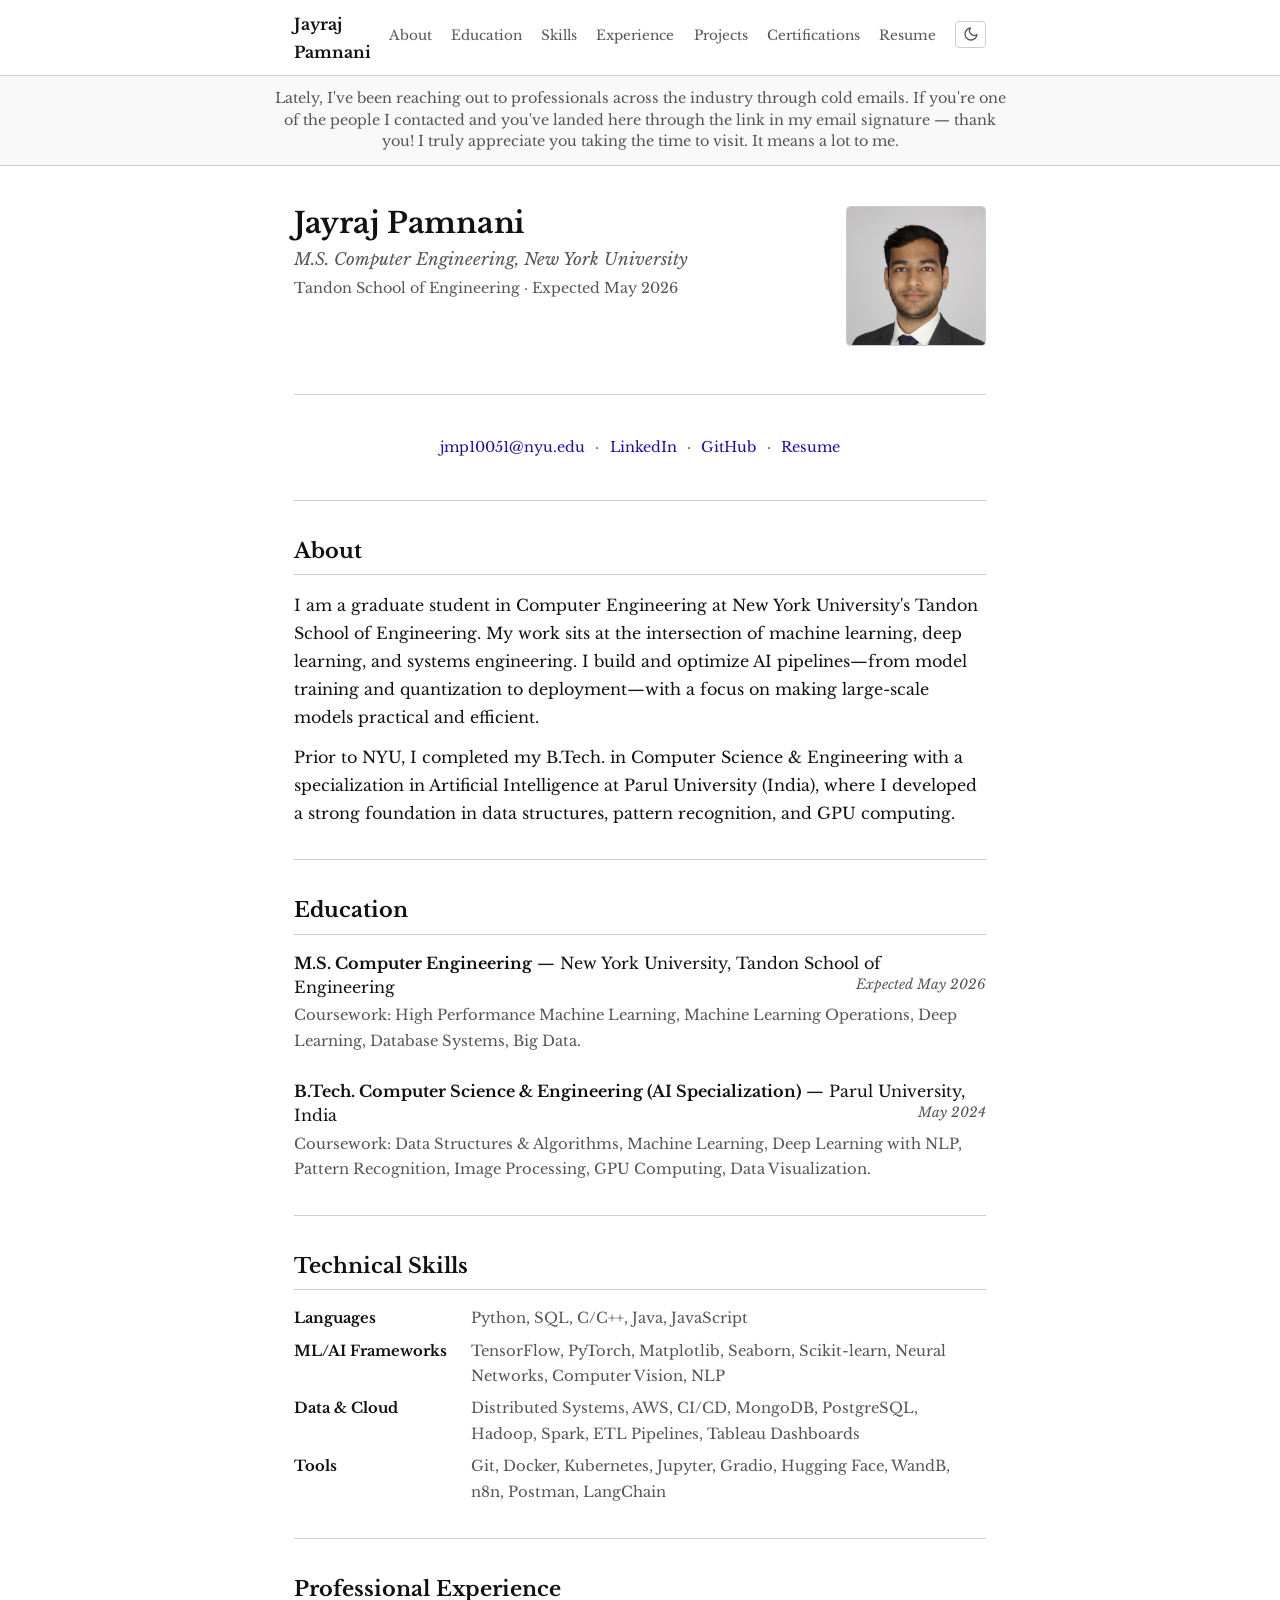
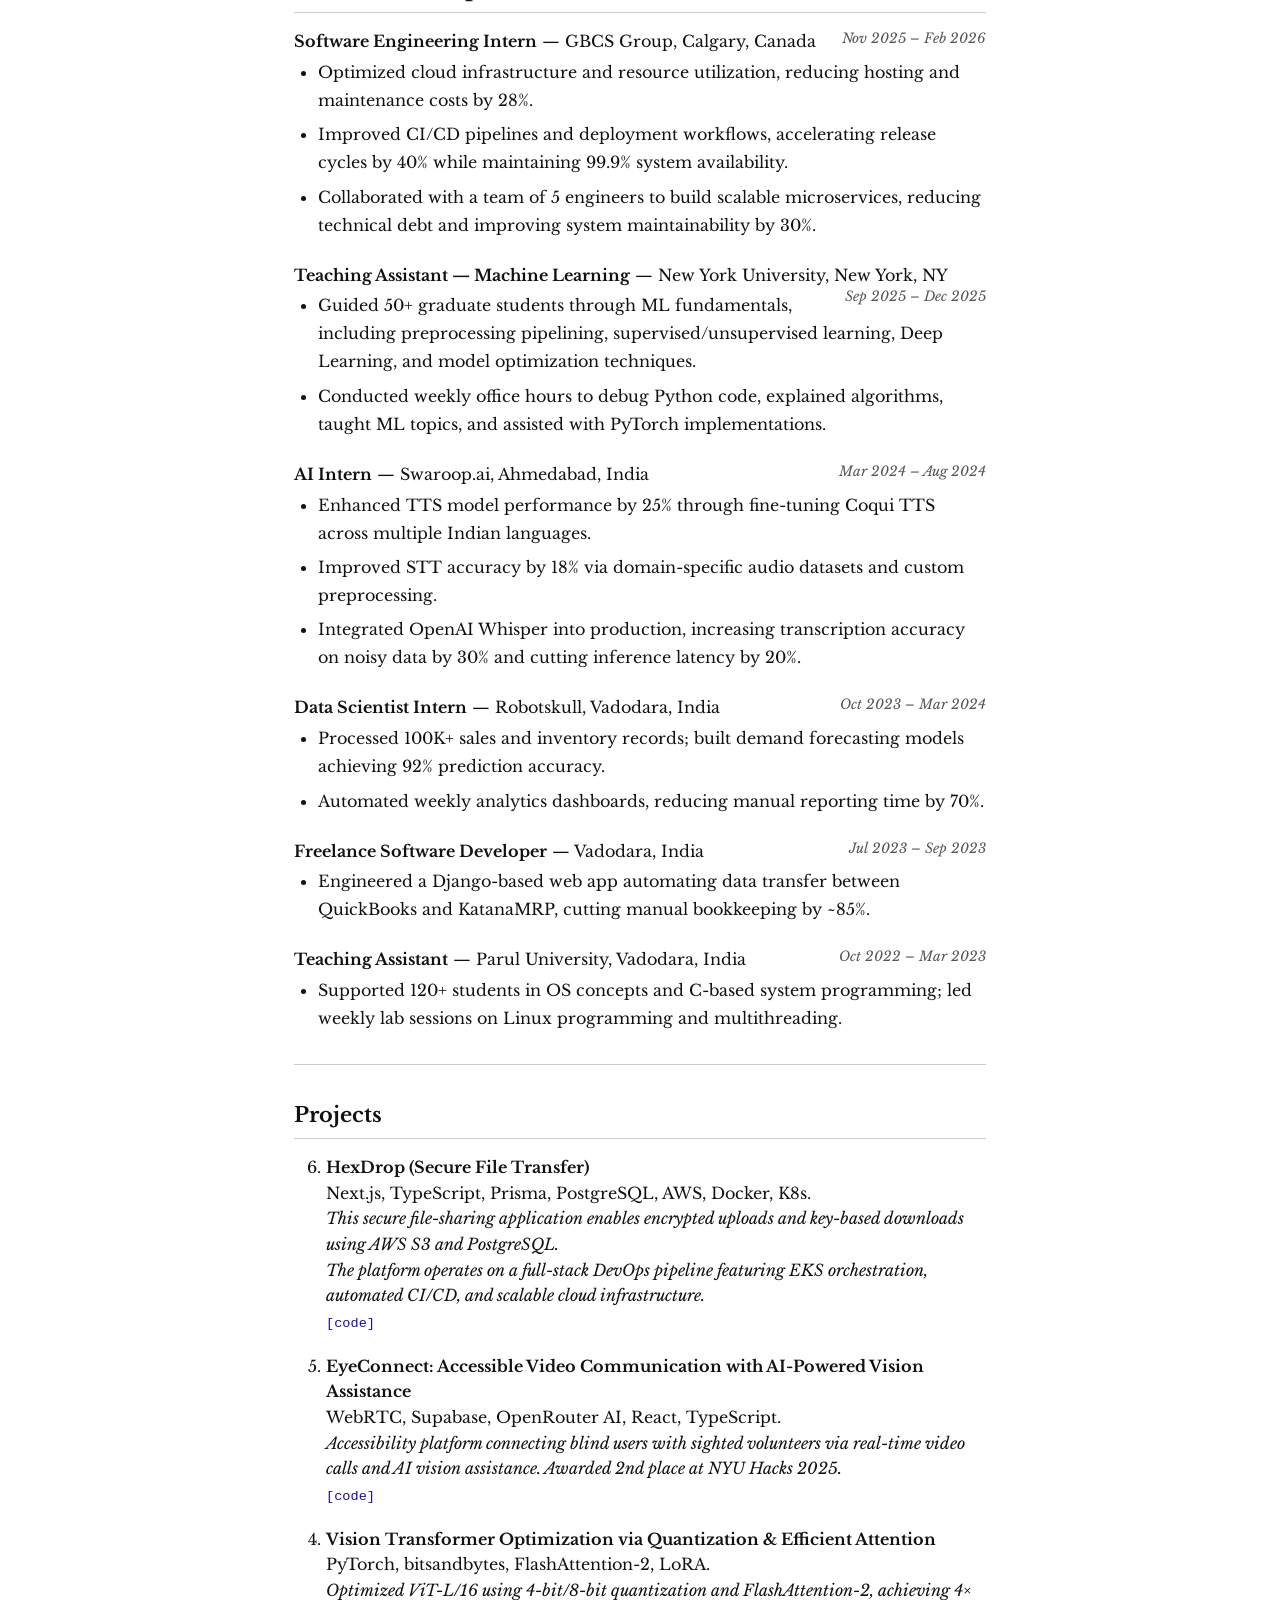
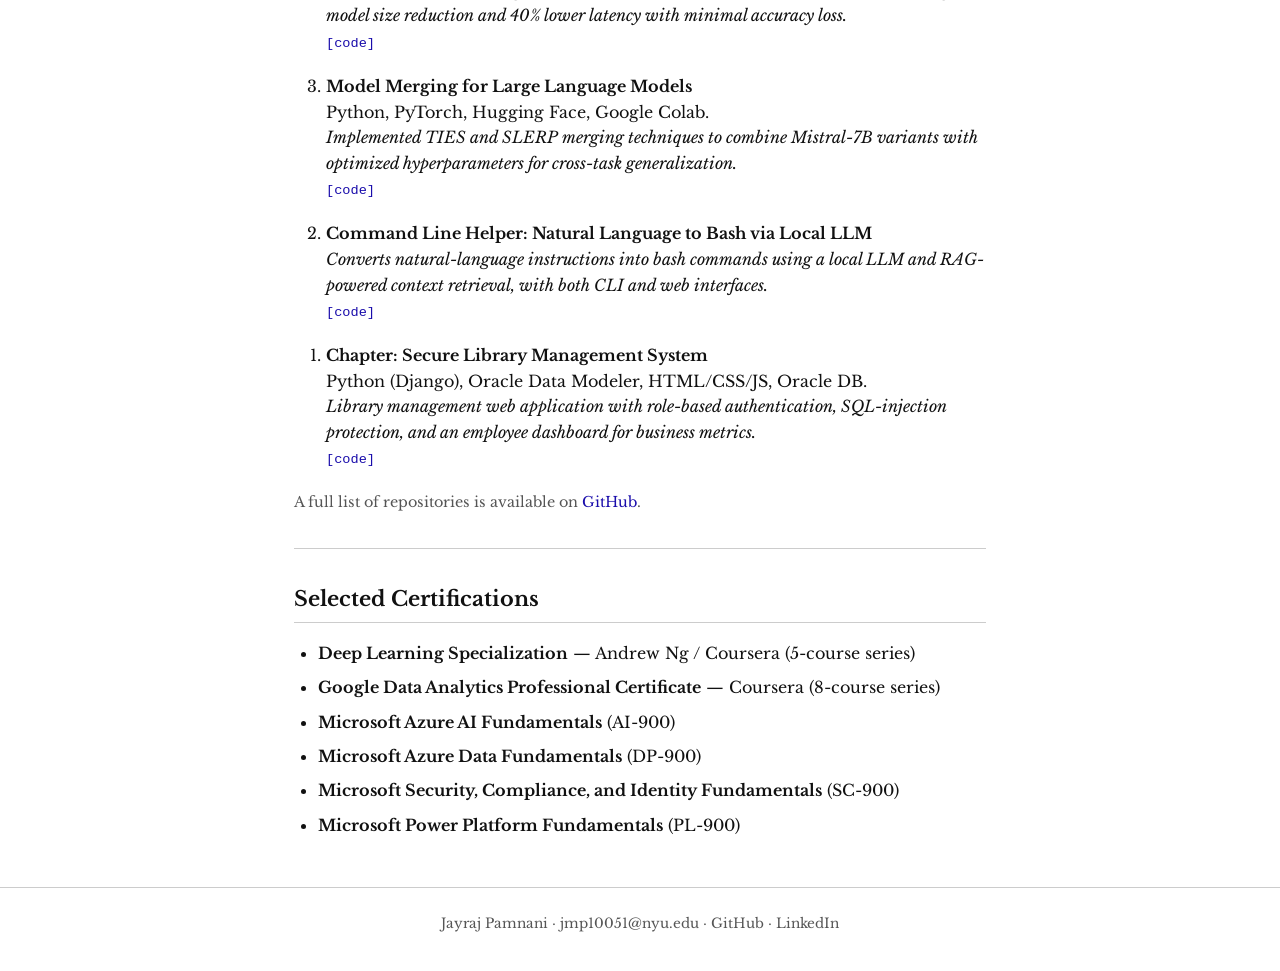
==== index.html @ e630c9e9 "Update job title and improve experience descriptions" ====
<!DOCTYPE html>
<html lang="en">
  <head>
    <meta charset="UTF-8" />
    <meta http-equiv="X-UA-Compatible" content="IE=edge" />
    <meta name="viewport" content="width=device-width, initial-scale=1.0" />
    <title>Jayraj Pamnani</title>
    <meta name="title" content="Jayraj Pamnani" />
    <meta name="description" content="Jayraj Pamnani — M.S. Computer Engineering, New York University. Machine Learning, Deep Learning, and AI Systems." />

    <!-- Open Graph -->
    <meta property="og:type" content="website" />
    <meta property="og:url" content="https://jayrajpamnani.github.io/" />
    <meta property="og:title" content="Jayraj Pamnani" />
    <meta property="og:description" content="M.S. Computer Engineering, New York University. ML, Deep Learning, and AI Systems." />

    <!-- Favicon -->
    <link rel="apple-touch-icon" sizes="180x180" href="assets/favicon/apple-touch-icon.png" />
    <link rel="icon" type="image/png" sizes="32x32" href="assets/favicon/favicon-32x32.png" />
    <link rel="icon" type="image/png" sizes="16x16" href="assets/favicon/favicon-16x16.png" />
    <link rel="icon" type="image/x-icon" href="assets/favicon/favicon.ico" />
    <link rel="manifest" href="assets/favicon/site.webmanifest" />

    <!-- Fonts -->
    <link rel="preconnect" href="https://fonts.googleapis.com" />
    <link rel="preconnect" href="https://fonts.gstatic.com" crossorigin />
    <link href="https://fonts.googleapis.com/css2?family=Libre+Baskerville:ital,wght@0,400;0,700;1,400&display=swap" rel="stylesheet" />

    <link rel="stylesheet" href="css/style.css" />
  </head>
  <body>
    <!-- Navigation -->
    <nav class="navbar" id="navbar">
      <div class="nav-inner">
        <a href="#" class="nav-name">Jayraj Pamnani</a>
        <button class="hamburger" aria-label="Toggle navigation">
          <span class="bar"></span>
          <span class="bar"></span>
        </button>
        <ul class="nav-links">
          <li><a href="#about">About</a></li>
          <li><a href="#education">Education</a></li>
          <li><a href="#skills">Skills</a></li>
          <li><a href="#experience">Experience</a></li>
          <li><a href="#projects">Projects</a></li>
          <li><a href="#certifications">Certifications</a></li>
          <li><a href="Resume_ML.pdf" target="_blank">Resume</a></li>
          <li>
            <button class="theme-toggle" id="theme-toggle" aria-label="Toggle dark mode" title="Toggle dark mode">
              <svg class="icon-sun" xmlns="http://www.w3.org/2000/svg" width="16" height="16" viewBox="0 0 24 24" fill="none" stroke="currentColor" stroke-width="2" stroke-linecap="round" stroke-linejoin="round"><circle cx="12" cy="12" r="5"/><line x1="12" y1="1" x2="12" y2="3"/><line x1="12" y1="21" x2="12" y2="23"/><line x1="4.22" y1="4.22" x2="5.64" y2="5.64"/><line x1="18.36" y1="18.36" x2="19.78" y2="19.78"/><line x1="1" y1="12" x2="3" y2="12"/><line x1="21" y1="12" x2="23" y2="12"/><line x1="4.22" y1="19.78" x2="5.64" y2="18.36"/><line x1="18.36" y1="5.64" x2="19.78" y2="4.22"/></svg>
              <svg class="icon-moon" xmlns="http://www.w3.org/2000/svg" width="16" height="16" viewBox="0 0 24 24" fill="none" stroke="currentColor" stroke-width="2" stroke-linecap="round" stroke-linejoin="round"><path d="M21 12.79A9 9 0 1 1 11.21 3 7 7 0 0 0 21 12.79z"/></svg>
            </button>
          </li>
        </ul>
      </div>
    </nav>

    <!-- Announcement Bar -->
    <div class="announcement-bar">
      <p>Lately, I've been reaching out to professionals across the industry through cold emails. If you're one of the people I contacted and you've landed here through the link in my email signature — thank you! I truly appreciate you taking the time to visit. It means a lot to me.</p>
    </div>

    <!-- Main Content -->
    <main class="container">

      <!-- Header / Hero -->
      <header class="hero" id="hero">
        <div class="hero-text">
          <h1>Jayraj Pamnani</h1>
          <p class="subtitle">M.S. Computer Engineering, New York University</p>
          <p class="affiliation">Tandon School of Engineering &middot; Expected May 2026</p>
        </div>
        <div class="hero-photo">
          <img src="assets/jayraj-profile.jpg" alt="Jayraj Pamnani" />
        </div>
      </header>

      <hr />

      <!-- Contact -->
      <section class="contact-bar">
        <a href="mailto:jmp10051@nyu.edu">jmp10051@nyu.edu</a>
        <span class="sep">&middot;</span>
        <a href="https://www.linkedin.com/in/jayrajpamnani" target="_blank" rel="noopener">LinkedIn</a>
        <span class="sep">&middot;</span>
        <a href="https://github.com/jayrajpamnani" target="_blank" rel="noopener">GitHub</a>
        <span class="sep">&middot;</span>
        <a href="Resume_ML.pdf" target="_blank">Resume</a>
      </section>

      <hr />

      <!-- 1. About -->
      <section id="about">
        <h2>About</h2>
        <p>
          I am a graduate student in Computer Engineering at New York University's Tandon School of Engineering. My work sits at the intersection of machine learning, deep learning, and systems engineering. I build and optimize AI pipelines&mdash;from model training and quantization to deployment&mdash;with a focus on making large-scale models practical and efficient.
        </p>
        <p>
          Prior to NYU, I completed my B.Tech. in Computer Science &amp; Engineering with a specialization in Artificial Intelligence at Parul University (India), where I developed a strong foundation in data structures, pattern recognition, and GPU computing.
        </p>
      </section>

      <hr />

      <!-- 2. Education -->
      <section id="education">
        <h2>Education</h2>

        <div class="entry">
          <div class="entry-header">
            <strong>M.S. Computer Engineering</strong> &mdash; New York University, Tandon School of Engineering
            <span class="entry-date">Expected May 2026</span>
          </div>
          <p class="coursework">Coursework: High Performance Machine Learning, Machine Learning Operations, Deep Learning, Database Systems, Big Data.</p>
        </div>

        <div class="entry">
          <div class="entry-header">
            <strong>B.Tech. Computer Science &amp; Engineering (AI Specialization)</strong> &mdash; Parul University, India
            <span class="entry-date">May 2024</span>
          </div>
          <p class="coursework">Coursework: Data Structures &amp; Algorithms, Machine Learning, Deep Learning with NLP, Pattern Recognition, Image Processing, GPU Computing, Data Visualization.</p>
        </div>
      </section>

      <hr />

      <!-- 3. Skills -->
      <section id="skills">
        <h2>Technical Skills</h2>
        <dl class="skills-list">
          <dt>Languages</dt>
          <dd>Python, SQL, C/C++, Java, JavaScript</dd>

          <dt>ML/AI Frameworks</dt>
          <dd>TensorFlow, PyTorch, Matplotlib, Seaborn, Scikit-learn, Neural Networks, Computer Vision, NLP</dd>

          <dt>Data &amp; Cloud</dt>
          <dd>Distributed Systems, AWS, CI/CD, MongoDB, PostgreSQL, Hadoop, Spark, ETL Pipelines, Tableau Dashboards</dd>

          <dt>Tools</dt>
          <dd>Git, Docker, Kubernetes, Jupyter, Gradio, Hugging Face, WandB, n8n, Postman, LangChain</dd>
        </dl>
      </section>

      <hr />

      <!-- 4. Experience -->
      <section id="experience">
        <h2>Professional Experience</h2>

        <div class="entry">
          <div class="entry-header">
            <strong>Software Engineering Intern</strong> &mdash; GBCS Group, Calgary, Canada
            <span class="entry-date">Nov 2025 &ndash; Feb 2026</span>
          </div>
          <ul>
            <li>Optimized cloud infrastructure and resource utilization, reducing hosting and maintenance costs by 28%.</li>
            <li>Improved CI/CD pipelines and deployment workflows, accelerating release cycles by 40% while maintaining 99.9% system availability.</li>
            <li>Collaborated with a team of 5 engineers to build scalable microservices, reducing technical debt and improving system maintainability by 30%.</li>
          </ul>
        </div>

        <div class="entry">
          <div class="entry-header">
            <strong>Teaching Assistant &mdash; Machine Learning</strong> &mdash; New York University, New York, NY
            <span class="entry-date">Sep 2025 &ndash; Dec 2025</span>
          </div>
          <ul>
            <li>Guided 50+ graduate students through ML fundamentals, including preprocessing pipelining, supervised/unsupervised learning, Deep Learning, and model optimization techniques.</li>
            <li>Conducted weekly office hours to debug Python code, explained algorithms, taught ML topics, and assisted with PyTorch implementations.</li>
          </ul>
        </div>

        <div class="entry">
          <div class="entry-header">
            <strong>AI Intern</strong> &mdash; Swaroop.ai, Ahmedabad, India
            <span class="entry-date">Mar 2024 &ndash; Aug 2024</span>
          </div>
          <ul>
            <li>Enhanced TTS model performance by 25% through fine-tuning Coqui TTS across multiple Indian languages.</li>
            <li>Improved STT accuracy by 18% via domain-specific audio datasets and custom preprocessing.</li>
            <li>Integrated OpenAI Whisper into production, increasing transcription accuracy on noisy data by 30% and cutting inference latency by 20%.</li>
          </ul>
        </div>

        <div class="entry">
          <div class="entry-header">
            <strong>Data Scientist Intern</strong> &mdash; Robotskull, Vadodara, India
            <span class="entry-date">Oct 2023 &ndash; Mar 2024</span>
          </div>
          <ul>
            <li>Processed 100K+ sales and inventory records; built demand forecasting models achieving 92% prediction accuracy.</li>
            <li>Automated weekly analytics dashboards, reducing manual reporting time by 70%.</li>
          </ul>
        </div>

        <div class="entry">
          <div class="entry-header">
            <strong>Freelance Software Developer</strong> &mdash; Vadodara, India
            <span class="entry-date">Jul 2023 &ndash; Sep 2023</span>
          </div>
          <ul>
            <li>Engineered a Django-based web app automating data transfer between QuickBooks and KatanaMRP, cutting manual bookkeeping by ~85%.</li>
          </ul>
        </div>

        <div class="entry">
          <div class="entry-header">
            <strong>Teaching Assistant</strong> &mdash; Parul University, Vadodara, India
            <span class="entry-date">Oct 2022 &ndash; Mar 2023</span>
          </div>
          <ul>
            <li>Supported 120+ students in OS concepts and C-based system programming; led weekly lab sessions on Linux programming and multithreading.</li>
          </ul>
        </div>
      </section>

      <hr />

      <!-- 5. Projects -->
      <section id="projects">
        <h2>Projects</h2>

        <ol class="pub-list" reversed>
          <li>
            <strong>HexDrop (Secure File Transfer)</strong><br />
            Next.js, TypeScript, Prisma, PostgreSQL, AWS, Docker, K8s.<br />
            <em>This secure file-sharing application enables encrypted uploads and key-based downloads using AWS S3 and PostgreSQL.</em><br />
            <em>The platform operates on a full-stack DevOps pipeline featuring EKS orchestration, automated CI/CD, and scalable cloud infrastructure.</em><br />
            <a href="https://github.com/jayrajpamnani/HexDrop" target="_blank">[code]</a>
          </li>
          <li>
            <strong>EyeConnect: Accessible Video Communication with AI-Powered Vision Assistance</strong><br />
            WebRTC, Supabase, OpenRouter AI, React, TypeScript.<br />
            <em>Accessibility platform connecting blind users with sighted volunteers via real-time video calls and AI vision assistance. Awarded 2nd place at NYU Hacks 2025.</em><br />
            <a href="https://github.com/jayrajpamnani/EyeConnect" target="_blank">[code]</a>
          </li>
          <li>
            <strong>Vision Transformer Optimization via Quantization &amp; Efficient Attention</strong><br />
            PyTorch, bitsandbytes, FlashAttention-2, LoRA.<br />
            <em>Optimized ViT-L/16 using 4-bit/8-bit quantization and FlashAttention-2, achieving 4&times; model size reduction and 40% lower latency with minimal accuracy loss.</em><br />
            <a href="https://github.com/jayrajpamnani/Vision-Model-Optimization-with-Quantization-Efficient-Attention" target="_blank">[code]</a>
          </li>
          <li>
            <strong>Model Merging for Large Language Models</strong><br />
            Python, PyTorch, Hugging Face, Google Colab.<br />
            <em>Implemented TIES and SLERP merging techniques to combine Mistral-7B variants with optimized hyperparameters for cross-task generalization.</em><br />
            <a href="https://github.com/jayrajpamnani/Deep_Learning_Project" target="_blank">[code]</a>
          </li>
          <li>
            <strong>Command Line Helper: Natural Language to Bash via Local LLM</strong><br />
            <em>Converts natural-language instructions into bash commands using a local LLM and RAG-powered context retrieval, with both CLI and web interfaces.</em><br />
            <a href="https://github.com/jayrajpamnani/CommandLineHelper" target="_blank">[code]</a>
          </li>
          <li>
            <strong>Chapter: Secure Library Management System</strong><br />
            Python (Django), Oracle Data Modeler, HTML/CSS/JS, Oracle DB.<br />
            <em>Library management web application with role-based authentication, SQL-injection protection, and an employee dashboard for business metrics.</em><br />
            <a href="https://github.com/jayrajpamnani/Chapter" target="_blank">[code]</a>
          </li>
        </ol>
        <p class="muted">
          A full list of repositories is available on <a href="https://github.com/jayrajpamnani?tab=repositories" target="_blank">GitHub</a>.
        </p>
      </section>

      <hr />

      <!-- 6. Certifications -->
      <section id="certifications">
        <h2>Selected Certifications</h2>
        <ul>
          <li><strong>Deep Learning Specialization</strong> &mdash; Andrew Ng / Coursera (5-course series)</li>
          <li><strong>Google Data Analytics Professional Certificate</strong> &mdash; Coursera (8-course series)</li>
          <li><strong>Microsoft Azure AI Fundamentals</strong> (AI-900)</li>
          <li><strong>Microsoft Azure Data Fundamentals</strong> (DP-900)</li>
          <li><strong>Microsoft Security, Compliance, and Identity Fundamentals</strong> (SC-900)</li>
          <li><strong>Microsoft Power Platform Fundamentals</strong> (PL-900)</li>
        </ul>
      </section>

    </main>

    <!-- Footer -->
    <footer>
      <div class="container">
        <p>
          Jayraj Pamnani &middot;
          <a href="mailto:jmp10051@nyu.edu">jmp10051@nyu.edu</a> &middot;
          <a href="https://github.com/jayrajpamnani" target="_blank" rel="noopener">GitHub</a> &middot;
          <a href="https://www.linkedin.com/in/jayrajpamnani" target="_blank" rel="noopener">LinkedIn</a>
        </p>
      </div>
    </footer>

    <script src="js/script.js"></script>
  </body>
</html>
---- css/style.css ----
/* ==========================================================================
   Academic Portfolio — Minimalist Manuscript Style
   ========================================================================== */

/* --- Variables --- */
:root {
  --bg:         #ffffff;
  --bg-alt:     #f9f9f9;
  --fg:         #111111;
  --fg-muted:   #555555;
  --link:       #1a0dab;
  --link-visit: #660099;
  --border:     #cccccc;
  --font-serif: 'Libre Baskerville', 'Times New Roman', Georgia, serif;
  --font-mono:  'Courier New', Courier, monospace;
  --max-width:  740px;
}

/* --- Dark Mode (system preference) --- */
@media (prefers-color-scheme: dark) {
  :root:not([data-theme="light"]) {
    --bg:         #1a1a1a;
    --bg-alt:     #222222;
    --fg:         #e0e0e0;
    --fg-muted:   #999999;
    --link:       #8ab4f8;
    --link-visit: #c58af9;
    --border:     #444444;
  }
}

/* --- Manual dark override --- */
[data-theme="dark"] {
  --bg:         #1a1a1a;
  --bg-alt:     #222222;
  --fg:         #e0e0e0;
  --fg-muted:   #999999;
  --link:       #8ab4f8;
  --link-visit: #c58af9;
  --border:     #444444;
}

/* --- Manual light override --- */
[data-theme="light"] {
  --bg:         #ffffff;
  --bg-alt:     #f9f9f9;
  --fg:         #111111;
  --fg-muted:   #555555;
  --link:       #1a0dab;
  --link-visit: #660099;
  --border:     #cccccc;
}

/* --- Reset --- */
*, *::before, *::after {
  margin: 0;
  padding: 0;
  box-sizing: border-box;
}

html {
  font-size: 100%;
  scroll-behavior: smooth;
}

/* --- Base Typography --- */
body {
  font-family: var(--font-serif);
  font-size: 1rem;
  line-height: 1.75;
  color: var(--fg);
  background: var(--bg);
  -webkit-font-smoothing: antialiased;
  -moz-osx-font-smoothing: grayscale;
}

/* --- Links --- */
a {
  color: var(--link);
  text-decoration: none;
}

a:visited {
  color: var(--link-visit);
}

a:hover {
  text-decoration: underline;
}

/* --- Container --- */
.container {
  max-width: var(--max-width);
  margin: 0 auto;
  padding: 0 1.5rem;
}

/* --- Horizontal Rules --- */
main > hr {
  border: none;
  border-top: 1px solid var(--border);
  margin: 2rem 0;
}

/* --- Headings --- */
h1 {
  font-size: 1.8rem;
  font-weight: 700;
  line-height: 1.2;
  margin-bottom: 0.25rem;
  letter-spacing: -0.01em;
}

h2 {
  font-size: 1.3rem;
  font-weight: 700;
  margin-bottom: 1rem;
  padding-bottom: 0.3rem;
  border-bottom: 1px solid var(--border);
}

h3 {
  font-size: 1.05rem;
  font-weight: 700;
  margin-bottom: 0.5rem;
}

/* --- Paragraphs --- */
p {
  margin-bottom: 0.75rem;
}

/* --- Lists --- */
ul, ol {
  padding-left: 1.5rem;
  margin-bottom: 0.75rem;
}

li {
  margin-bottom: 0.4rem;
}

/* --- Navigation --- */
.navbar {
  position: sticky;
  top: 0;
  z-index: 100;
  background: var(--bg);
  border-bottom: 1px solid var(--border);
}

/* --- Announcement Bar --- */
.announcement-bar {
  background: var(--bg-alt);
  border-bottom: 1px solid var(--border);
  padding: 0.75rem 1rem;
  text-align: center;
}

.announcement-bar p {
  margin: 0;
  font-size: 0.9rem;
  line-height: 1.5;
  color: var(--fg-muted);
  max-width: var(--max-width);
  margin: 0 auto;
}

.nav-inner {
  max-width: var(--max-width);
  margin: 0 auto;
  padding: 0.6rem 1.5rem;
  display: flex;
  align-items: center;
  justify-content: space-between;
}

.nav-name {
  font-weight: 700;
  font-size: 1rem;
  color: var(--fg);
  text-decoration: none;
  font-family: var(--font-serif);
}

.nav-name:visited {
  color: var(--fg);
}

.nav-links {
  display: flex;
  align-items: center;
  gap: 1.2rem;
  list-style: none;
  padding: 0;
  margin: 0;
}

.nav-links a {
  font-size: 0.85rem;
  color: var(--fg-muted);
  text-decoration: none;
  transition: color 0.15s;
}

.nav-links a:visited {
  color: var(--fg-muted);
}

.nav-links a:hover {
  color: var(--fg);
  text-decoration: none;
}

/* --- Theme Toggle --- */
.theme-toggle {
  background: none;
  border: 1px solid var(--border);
  border-radius: 4px;
  padding: 0.3rem 0.4rem;
  cursor: pointer;
  display: flex;
  align-items: center;
  justify-content: center;
  color: var(--fg-muted);
  transition: color 0.15s, border-color 0.15s;
}

.theme-toggle:hover {
  color: var(--fg);
  border-color: var(--fg-muted);
}

.icon-sun,
.icon-moon {
  display: none;
}

/* Show sun icon in dark mode (click to go light) */
[data-theme="dark"] .icon-sun {
  display: block;
}

[data-theme="dark"] .icon-moon {
  display: none;
}

/* Show moon icon in light mode (click to go dark) */
[data-theme="light"] .icon-moon {
  display: block;
}

[data-theme="light"] .icon-sun {
  display: none;
}

/* System preference fallback when no data-theme is set */
@media (prefers-color-scheme: dark) {
  :root:not([data-theme]) .icon-sun {
    display: block;
  }
  :root:not([data-theme]) .icon-moon {
    display: none;
  }
}

@media (prefers-color-scheme: light) {
  :root:not([data-theme]) .icon-moon {
    display: block;
  }
  :root:not([data-theme]) .icon-sun {
    display: none;
  }
}

/* Hamburger (mobile) */
.hamburger {
  display: none;
  background: none;
  border: none;
  cursor: pointer;
  padding: 0.5rem;
  flex-direction: column;
  gap: 5px;
}

.hamburger .bar {
  display: block;
  width: 20px;
  height: 2px;
  background: var(--fg);
  transition: transform 0.2s, opacity 0.2s;
}

.hamburger.active .bar:first-child {
  transform: translateY(3.5px) rotate(45deg);
}

.hamburger.active .bar:last-child {
  transform: translateY(-3.5px) rotate(-45deg);
}

/* --- Hero / Header --- */
.hero {
  display: flex;
  align-items: flex-start;
  gap: 2rem;
  padding-top: 2.5rem;
  padding-bottom: 0.5rem;
}

.hero-text {
  flex: 1;
}

.hero .subtitle {
  font-size: 1.05rem;
  color: var(--fg-muted);
  margin-bottom: 0.15rem;
  font-style: italic;
}

.hero .affiliation {
  font-size: 0.9rem;
  color: var(--fg-muted);
  margin-bottom: 0;
}

.hero-photo img {
  width: 140px;
  height: 140px;
  object-fit: cover;
  object-position: center 20%;
  border-radius: 4px;
  border: 1px solid var(--border);
  filter: grayscale(15%);
}

/* --- Contact Bar --- */
.contact-bar {
  font-size: 0.9rem;
  text-align: center;
  padding: 0.5rem 0;
}

.contact-bar .sep {
  margin: 0 0.4rem;
  color: var(--fg-muted);
}

/* --- Sections --- */
section {
  scroll-margin-top: 5rem;
}

section > p {
  text-align: left;
}

/* --- Publication List --- */
.pub-list {
  padding-left: 2rem;
}

.pub-list li {
  margin-bottom: 1.2rem;
  line-height: 1.6;
}

.pub-list li a {
  font-family: var(--font-mono);
  font-size: 0.85rem;
}

.muted {
  color: var(--fg-muted);
  font-size: 0.9rem;
}

/* --- Experience & Education Entries --- */
.entry {
  margin-bottom: 1.5rem;
}

.entry-header {
  margin-bottom: 0.3rem;
  line-height: 1.5;
}

.entry-date {
  float: right;
  font-size: 0.85rem;
  color: var(--fg-muted);
  font-style: italic;
  font-weight: 400;
}

.entry ul {
  margin-top: 0.3rem;
}

.coursework {
  font-size: 0.92rem;
  color: var(--fg-muted);
  margin-top: 0.2rem;
}

/* --- Skills (definition list) --- */
.skills-list {
  display: grid;
  grid-template-columns: auto 1fr;
  gap: 0.4rem 1.5rem;
}

.skills-list dt {
  font-weight: 700;
  font-size: 0.92rem;
  white-space: nowrap;
}

.skills-list dd {
  font-size: 0.92rem;
  margin: 0;
  color: var(--fg-muted);
}

/* --- Footer --- */
footer {
  margin-top: 3rem;
  padding: 1.5rem 0;
  border-top: 1px solid var(--border);
  text-align: center;
  font-size: 0.85rem;
  color: var(--fg-muted);
}

footer a {
  color: var(--fg-muted);
}

footer a:hover {
  color: var(--fg);
}

/* --- Selection --- */
::selection {
  background: #b3d4fc;
  color: #000;
}

/* --- Scrollbar --- */
::-webkit-scrollbar {
  width: 6px;
}

::-webkit-scrollbar-track {
  background: var(--bg);
}

::-webkit-scrollbar-thumb {
  background: var(--border);
  border-radius: 3px;
}

/* ==========================================================================
   Responsive
   ========================================================================== */

@media (max-width: 680px) {
  .hamburger {
    display: flex;
  }

  .nav-links {
    display: none;
    flex-direction: column;
    position: absolute;
    top: 100%;
    left: 0;
    right: 0;
    background: var(--bg);
    border-bottom: 1px solid var(--border);
    padding: 1rem 1.5rem;
    gap: 0.75rem;
  }

  .nav-links.active {
    display: flex;
  }

  .nav-inner {
    position: relative;
  }

  /* Hero stacks on mobile */
  .hero {
    flex-direction: column-reverse;
    align-items: center;
    text-align: center;
    gap: 1.2rem;
  }

  .entry-date {
    float: none;
    display: block;
    margin-bottom: 0.2rem;
  }

  .skills-list {
    grid-template-columns: 1fr;
    gap: 0.3rem 0;
  }

  .skills-list dt {
    margin-top: 0.5rem;
  }

  h1 {
    font-size: 1.5rem;
  }

  h2 {
    font-size: 1.15rem;
  }
}

@media (max-width: 480px) {
  .container {
    padding: 0 1rem;
  }

  .nav-inner {
    padding: 0.6rem 1rem;
  }

  .hero-photo img {
    width: 120px;
    height: 120px;
  }
}
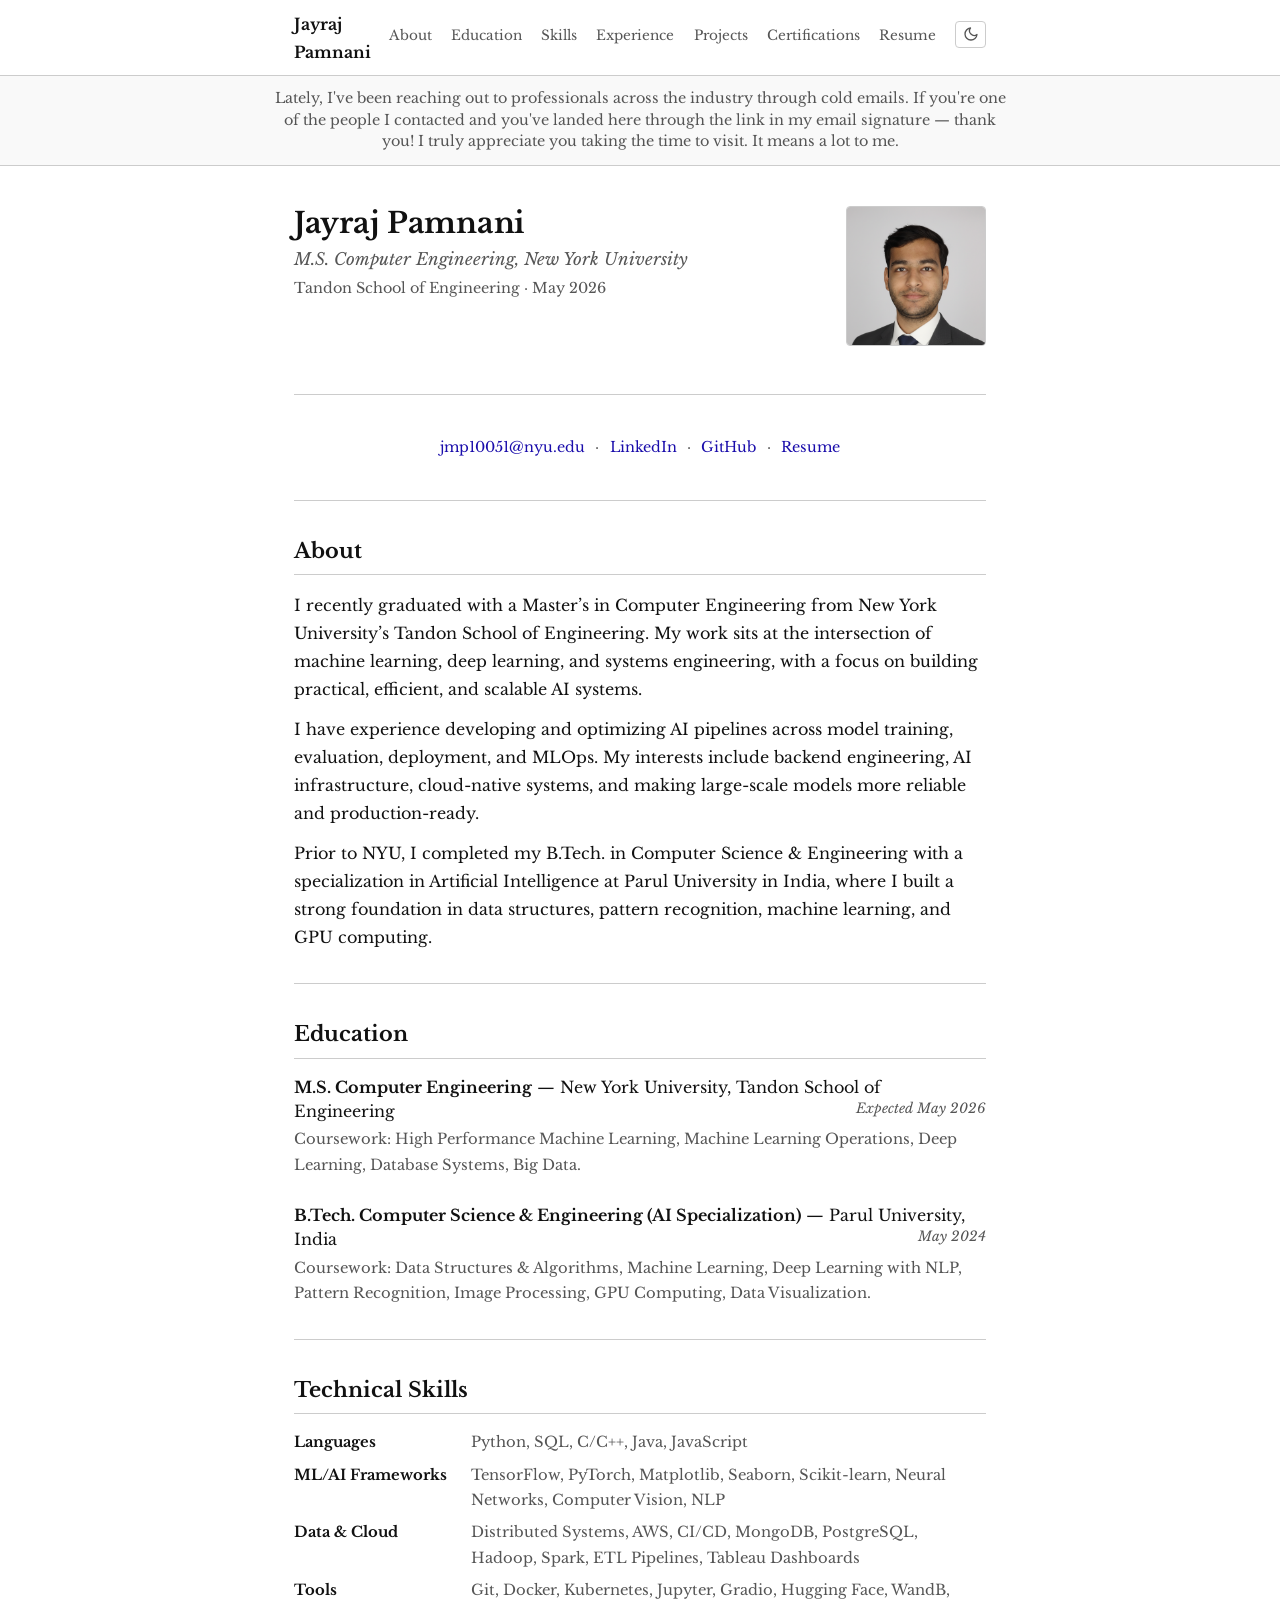
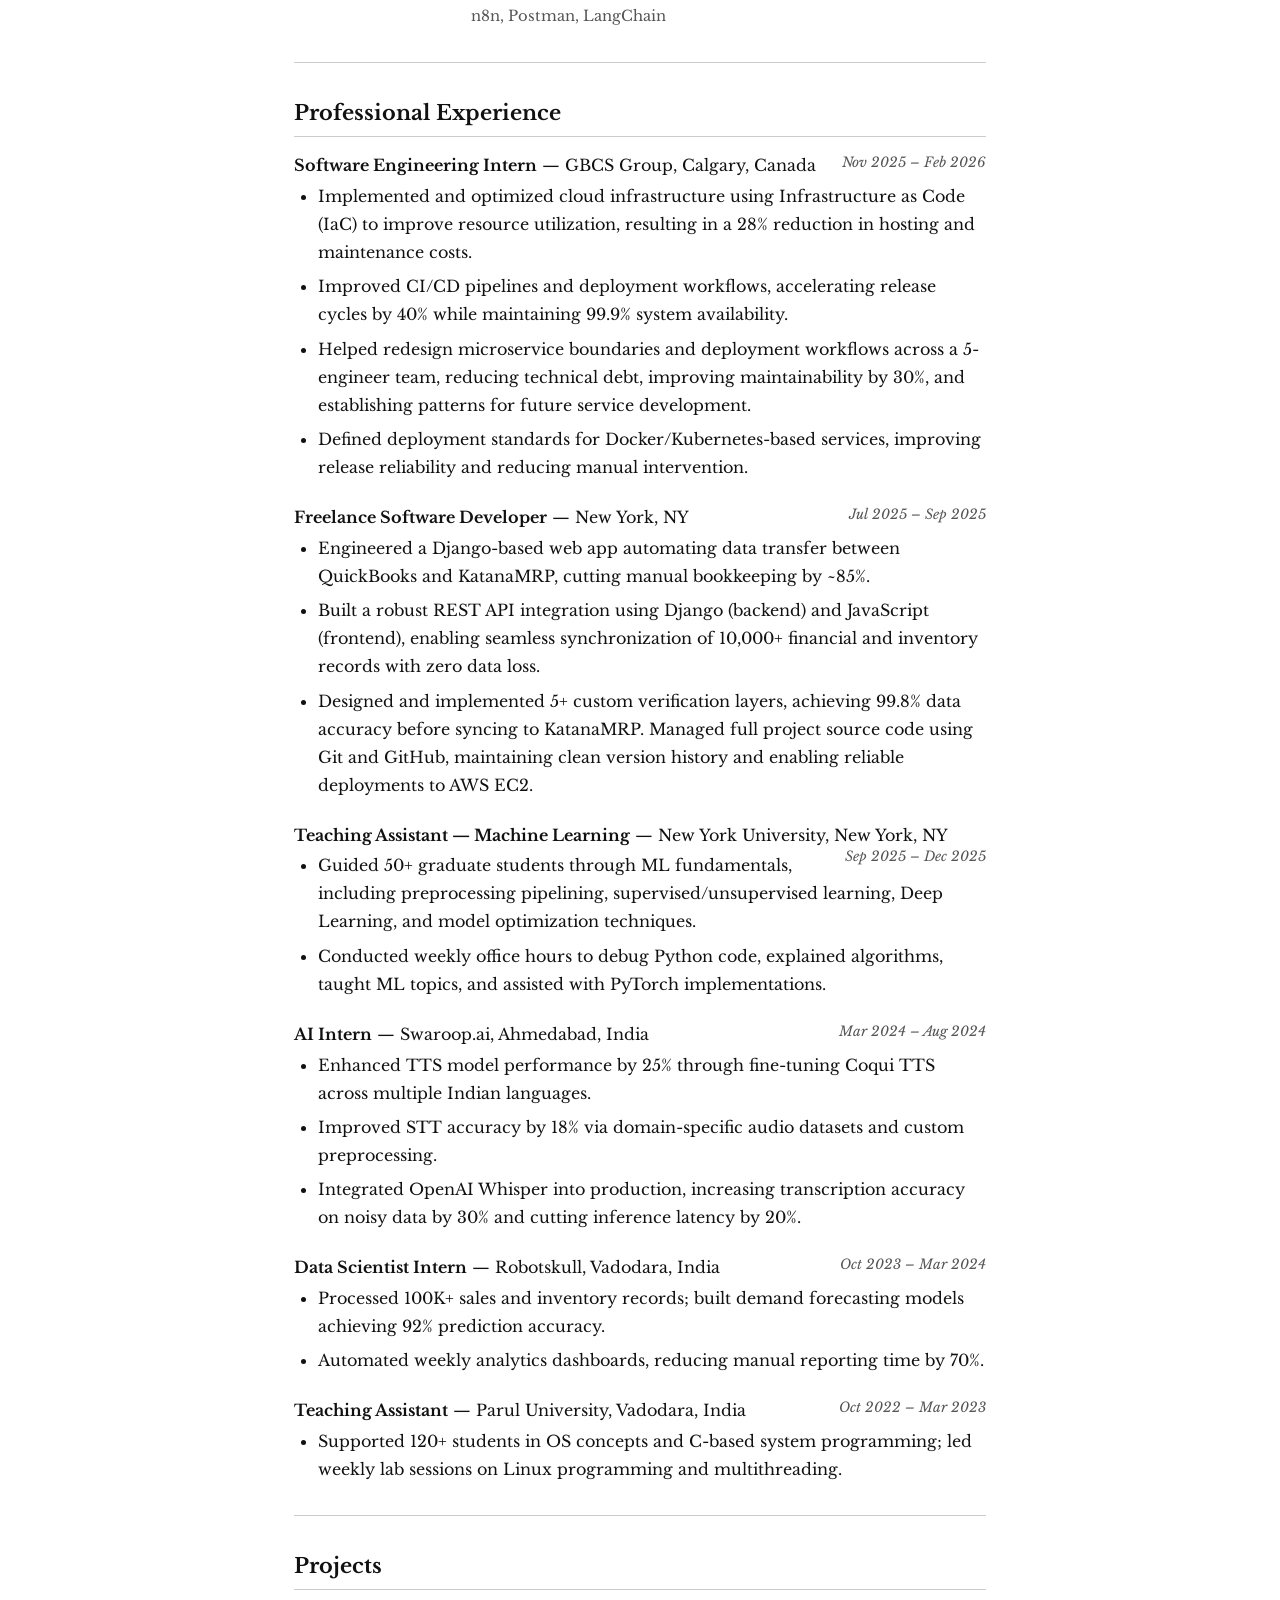
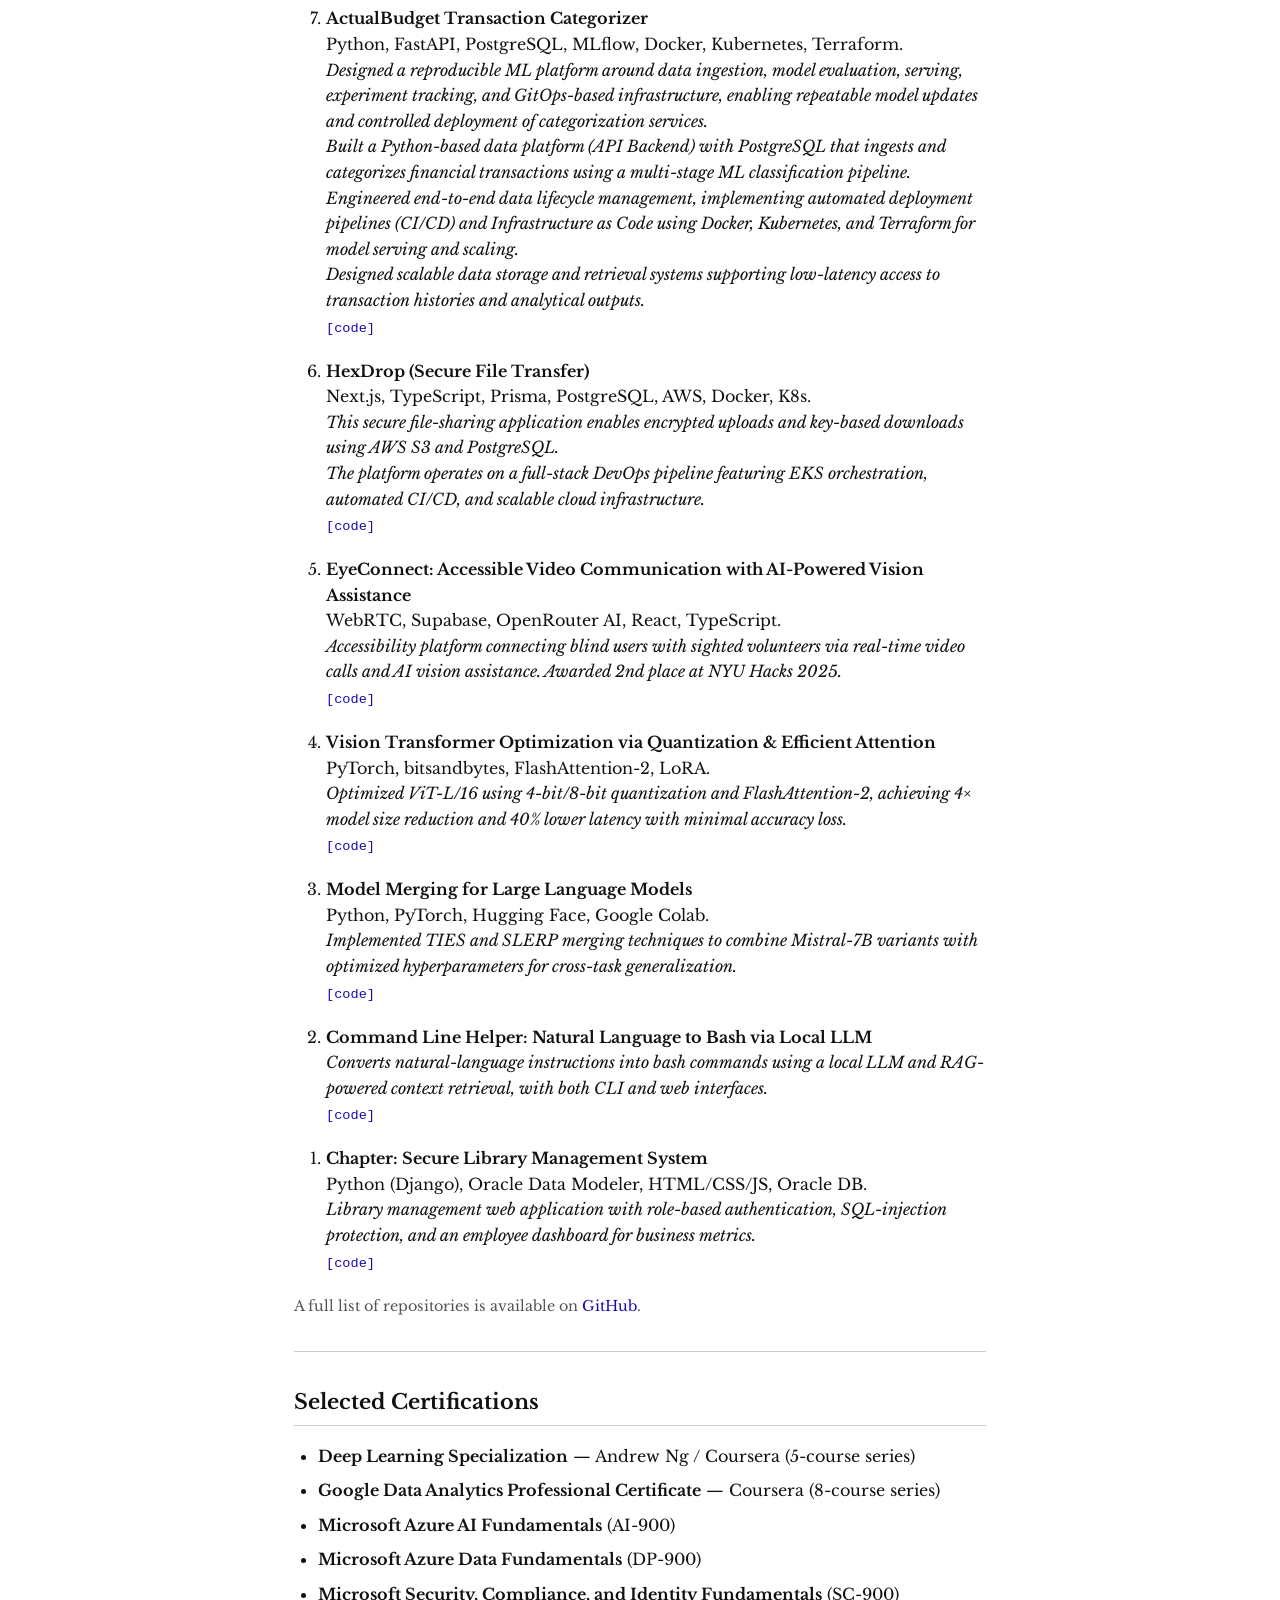
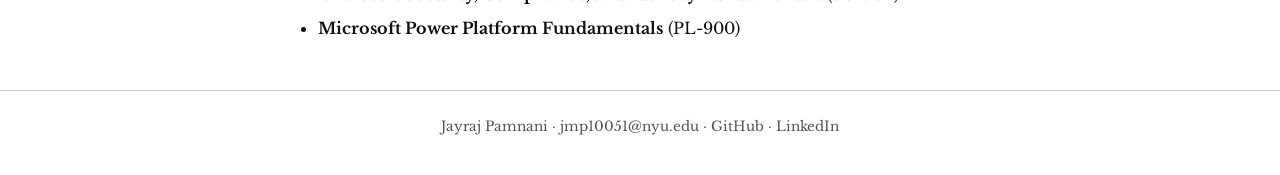
==== commit b7f62927: "Update portfolio with MLOps project and refreshed resume. Add ActualBudget Transaction Categorizer a" ====
--- a/index.html
+++ b/index.html
@@ -68,7 +68,7 @@
         <div class="hero-text">
           <h1>Jayraj Pamnani</h1>
           <p class="subtitle">M.S. Computer Engineering, New York University</p>
-          <p class="affiliation">Tandon School of Engineering &middot; Expected May 2026</p>
+          <p class="affiliation">Tandon School of Engineering &middot; May 2026</p>
         </div>
         <div class="hero-photo">
           <img src="assets/jayraj-profile.jpg" alt="Jayraj Pamnani" />
@@ -94,10 +94,13 @@
       <section id="about">
         <h2>About</h2>
         <p>
-          I am a graduate student in Computer Engineering at New York University's Tandon School of Engineering. My work sits at the intersection of machine learning, deep learning, and systems engineering. I build and optimize AI pipelines&mdash;from model training and quantization to deployment&mdash;with a focus on making large-scale models practical and efficient.
+          I recently graduated with a Master’s in Computer Engineering from New York University’s Tandon School of Engineering. My work sits at the intersection of machine learning, deep learning, and systems engineering, with a focus on building practical, efficient, and scalable AI systems.
         </p>
         <p>
-          Prior to NYU, I completed my B.Tech. in Computer Science &amp; Engineering with a specialization in Artificial Intelligence at Parul University (India), where I developed a strong foundation in data structures, pattern recognition, and GPU computing.
+          I have experience developing and optimizing AI pipelines across model training, evaluation, deployment, and MLOps. My interests include backend engineering, AI infrastructure, cloud-native systems, and making large-scale models more reliable and production-ready.
+        </p>
+        <p>
+          Prior to NYU, I completed my B.Tech. in Computer Science & Engineering with a specialization in Artificial Intelligence at Parul University in India, where I built a strong foundation in data structures, pattern recognition, machine learning, and GPU computing.
         </p>
       </section>
 
@@ -156,9 +159,26 @@
             <span class="entry-date">Nov 2025 &ndash; Feb 2026</span>
           </div>
           <ul>
-            <li>Optimized cloud infrastructure and resource utilization, reducing hosting and maintenance costs by 28%.</li>
+            <li>Implemented and optimized cloud infrastructure using Infrastructure as Code (IaC) to improve resource utilization, resulting in a 28% reduction in
+              hosting and maintenance costs.</li>
             <li>Improved CI/CD pipelines and deployment workflows, accelerating release cycles by 40% while maintaining 99.9% system availability.</li>
-            <li>Collaborated with a team of 5 engineers to build scalable microservices, reducing technical debt and improving system maintainability by 30%.</li>
+            <li>Helped redesign microservice boundaries and deployment workflows across a 5-engineer team, reducing technical debt, improving maintainability by
+              30%, and establishing patterns for future service development.</li>
+            <li>Defined deployment standards for Docker/Kubernetes-based services, improving release reliability and reducing manual intervention.</li>
+          </ul>
+        </div>
+
+        <div class="entry">
+          <div class="entry-header">
+            <strong>Freelance Software Developer</strong> &mdash; New York, NY
+            <span class="entry-date">Jul 2025 &ndash; Sep 2025</span>
+          </div>
+          <ul>
+            <li>Engineered a Django-based web app automating data transfer between QuickBooks and KatanaMRP, cutting manual bookkeeping by ~85%.</li>
+            <li>Built a robust REST API integration using Django (backend) and JavaScript (frontend), enabling seamless synchronization of 10,000+ financial and
+              inventory records with zero data loss.</li>
+            <li>Designed and implemented 5+ custom verification layers, achieving 99.8% data accuracy before syncing to KatanaMRP. Managed full project source
+              code using Git and GitHub, maintaining clean version history and enabling reliable deployments to AWS EC2.</li>
           </ul>
         </div>
 
@@ -198,16 +218,6 @@
 
         <div class="entry">
           <div class="entry-header">
-            <strong>Freelance Software Developer</strong> &mdash; Vadodara, India
-            <span class="entry-date">Jul 2023 &ndash; Sep 2023</span>
-          </div>
-          <ul>
-            <li>Engineered a Django-based web app automating data transfer between QuickBooks and KatanaMRP, cutting manual bookkeeping by ~85%.</li>
-          </ul>
-        </div>
-
-        <div class="entry">
-          <div class="entry-header">
             <strong>Teaching Assistant</strong> &mdash; Parul University, Vadodara, India
             <span class="entry-date">Oct 2022 &ndash; Mar 2023</span>
           </div>
@@ -224,6 +234,15 @@
         <h2>Projects</h2>
 
         <ol class="pub-list" reversed>
+          <li>
+            <strong>ActualBudget Transaction Categorizer</strong><br />
+            Python, FastAPI, PostgreSQL, MLflow, Docker, Kubernetes, Terraform.<br />
+            <em>Designed a reproducible ML platform around data ingestion, model evaluation, serving, experiment tracking, and GitOps-based infrastructure, enabling repeatable model updates and controlled deployment of categorization services.</em><br />
+            <em>Built a Python-based data platform (API Backend) with PostgreSQL that ingests and categorizes financial transactions using a multi-stage ML classification pipeline.</em><br />
+            <em>Engineered end-to-end data lifecycle management, implementing automated deployment pipelines (CI/CD) and Infrastructure as Code using Docker, Kubernetes, and Terraform for model serving and scaling.</em><br />
+            <em>Designed scalable data storage and retrieval systems supporting low-latency access to transaction histories and analytical outputs.</em><br />
+            <a href="https://github.com/jayrajpamnani/MLOps-Project" target="_blank">[code]</a>
+          </li>
           <li>
             <strong>HexDrop (Secure File Transfer)</strong><br />
             Next.js, TypeScript, Prisma, PostgreSQL, AWS, Docker, K8s.<br />
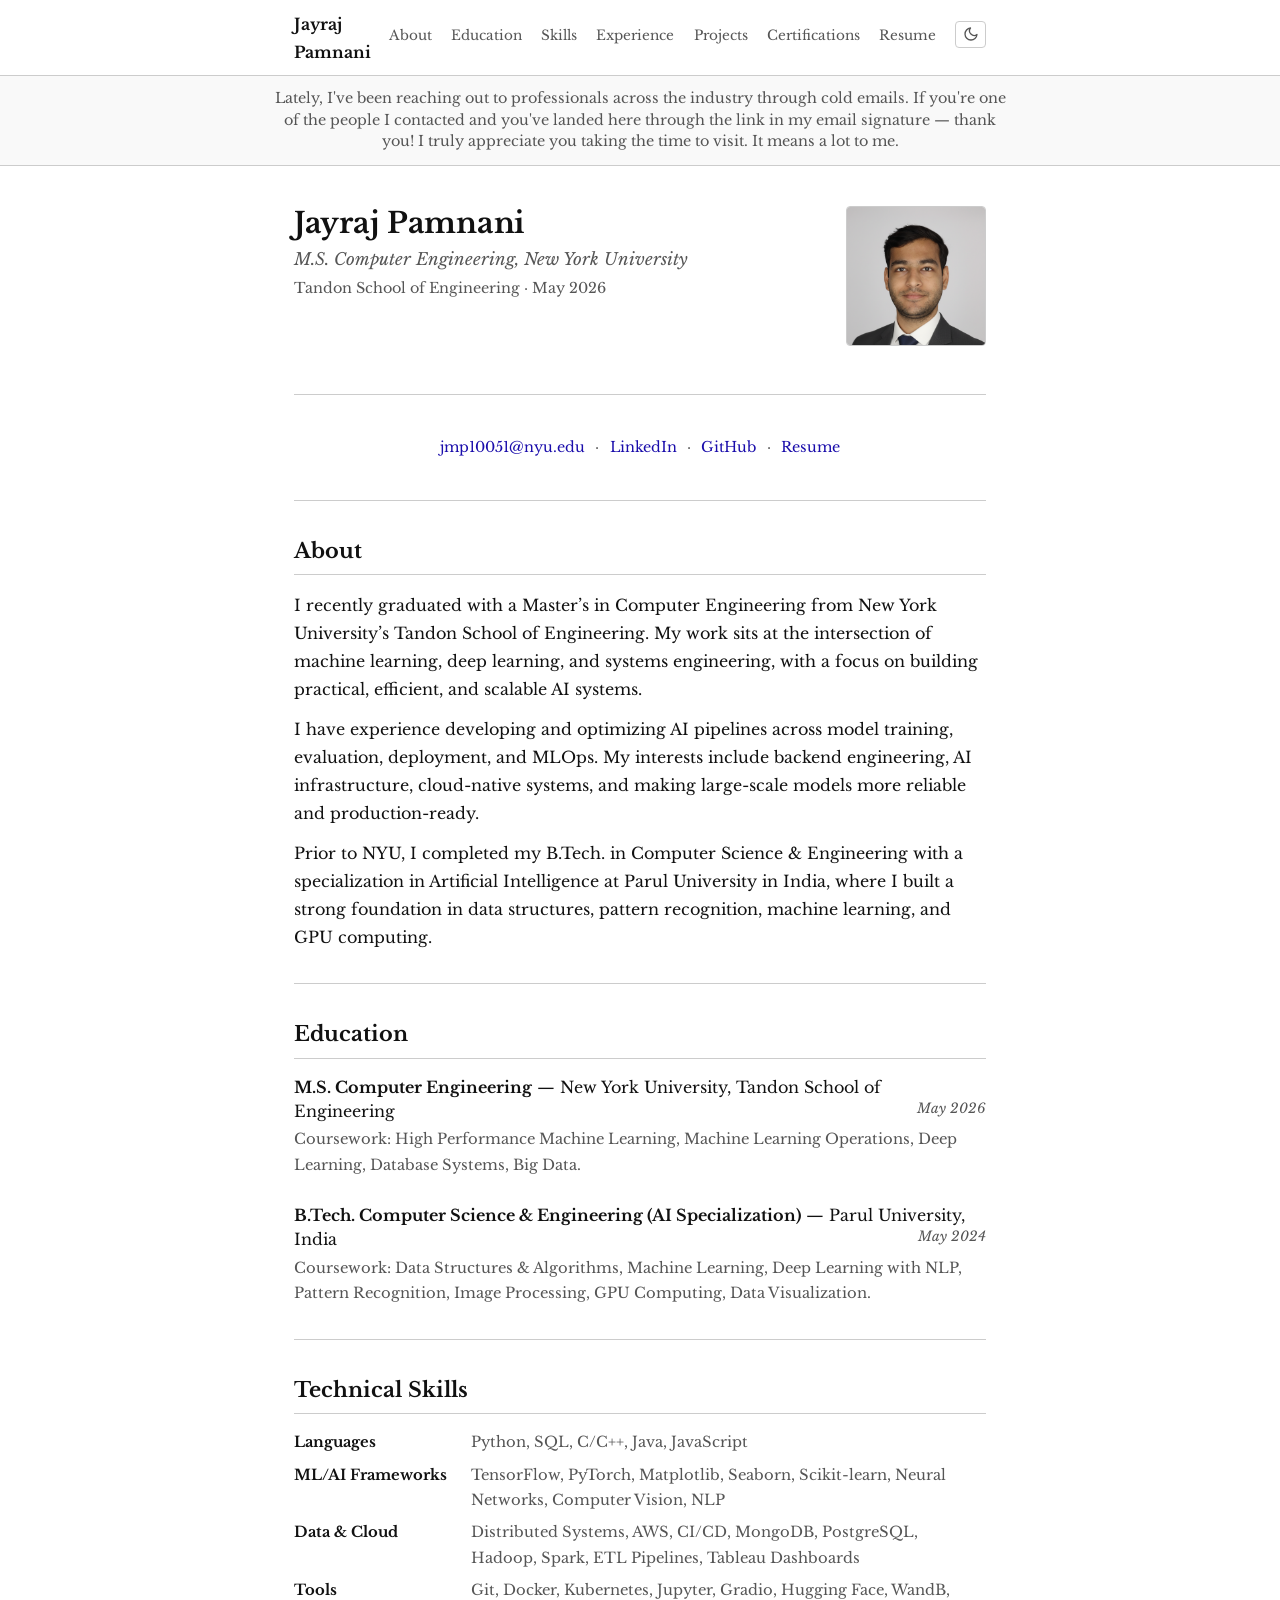
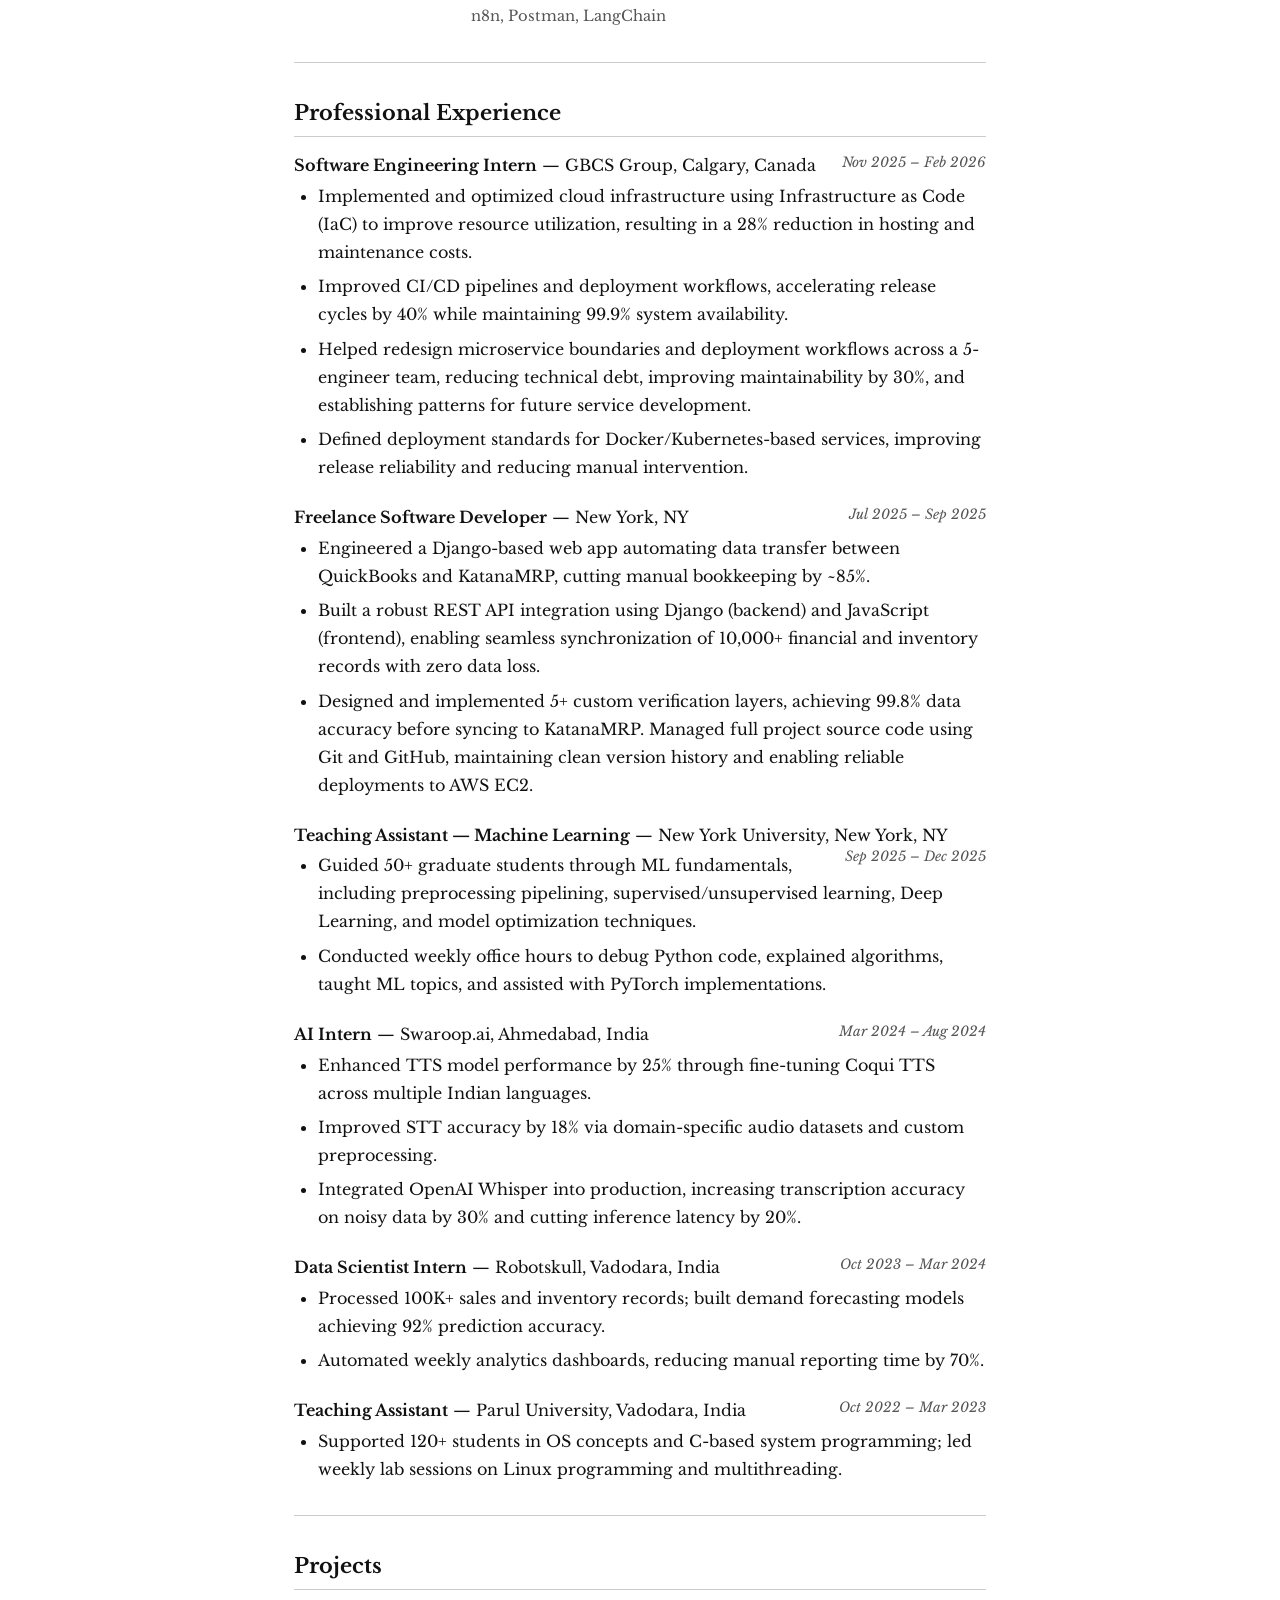
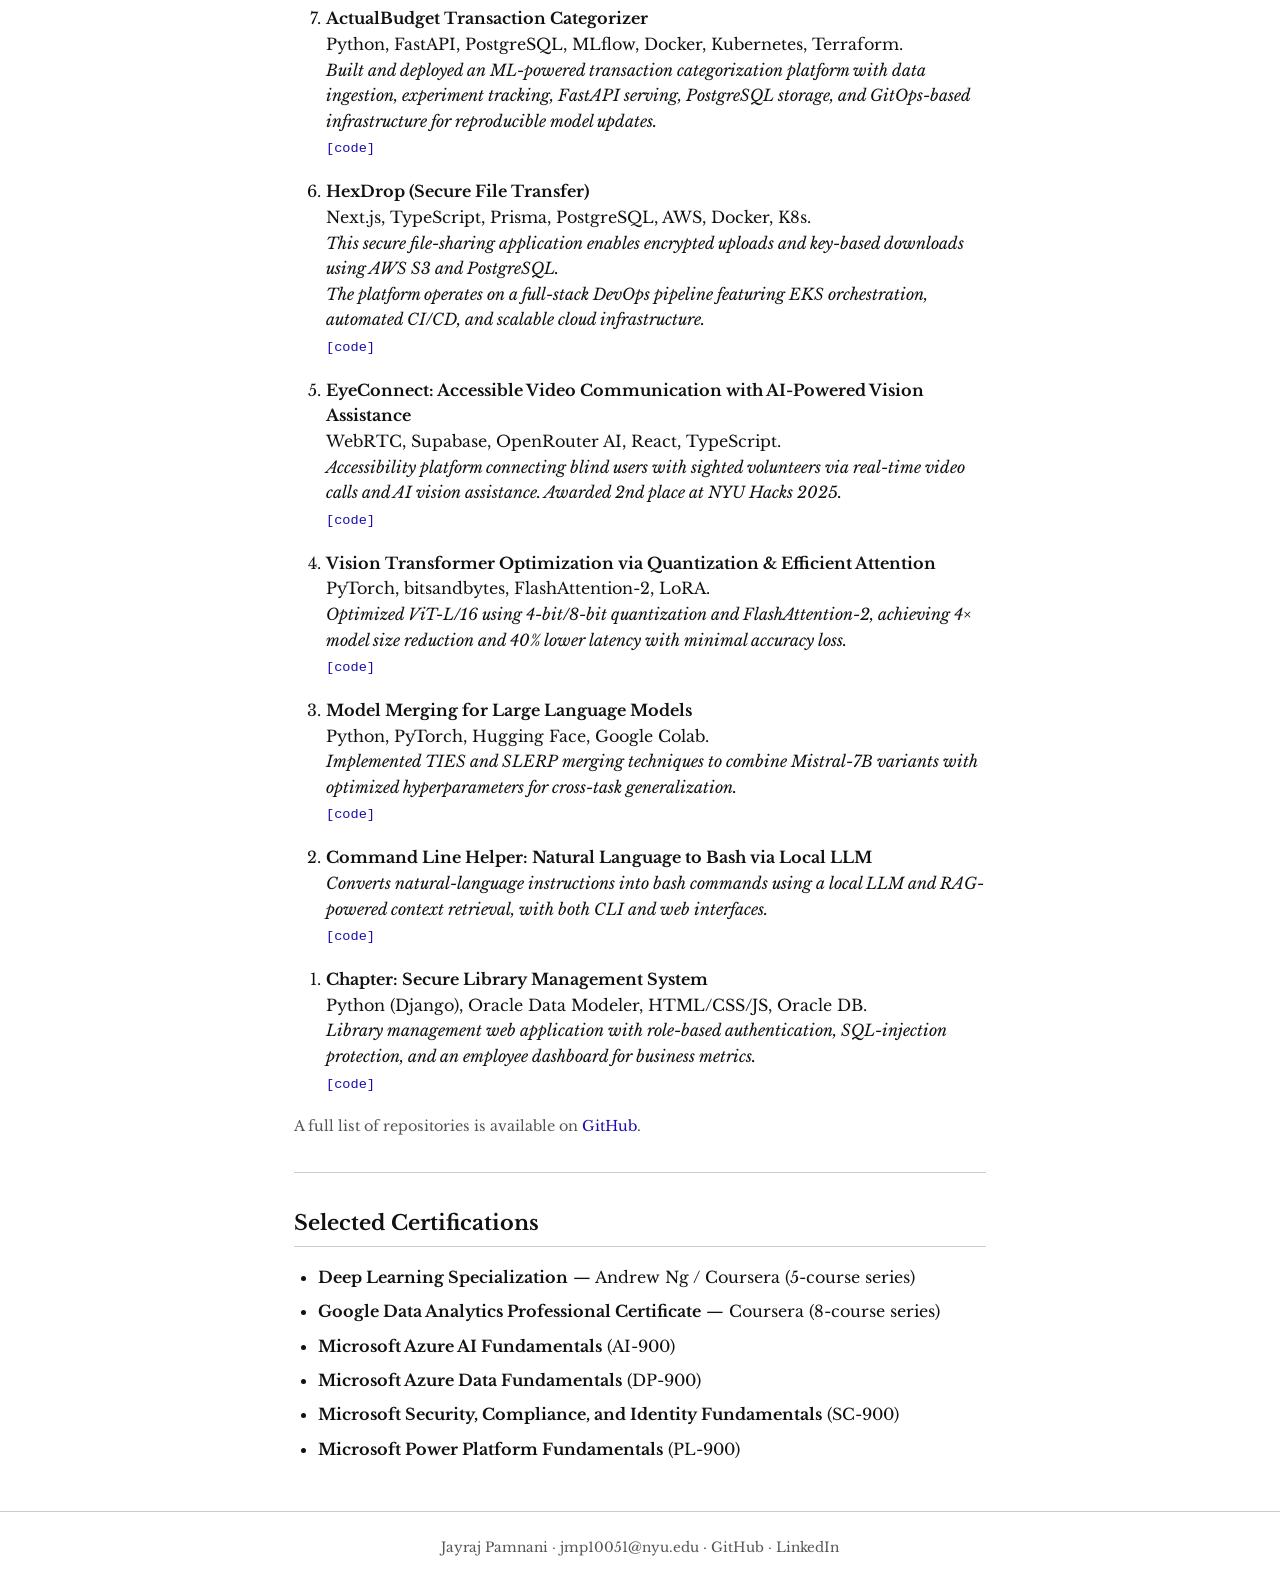
==== commit 7b288236: "Modify graduation date and enhance project descriptions Updated the expected graduation date and sim" ====
--- a/index.html
+++ b/index.html
@@ -113,7 +113,7 @@
         <div class="entry">
           <div class="entry-header">
             <strong>M.S. Computer Engineering</strong> &mdash; New York University, Tandon School of Engineering
-            <span class="entry-date">Expected May 2026</span>
+            <span class="entry-date"> May 2026</span>
           </div>
           <p class="coursework">Coursework: High Performance Machine Learning, Machine Learning Operations, Deep Learning, Database Systems, Big Data.</p>
         </div>
@@ -237,10 +237,7 @@
           <li>
             <strong>ActualBudget Transaction Categorizer</strong><br />
             Python, FastAPI, PostgreSQL, MLflow, Docker, Kubernetes, Terraform.<br />
-            <em>Designed a reproducible ML platform around data ingestion, model evaluation, serving, experiment tracking, and GitOps-based infrastructure, enabling repeatable model updates and controlled deployment of categorization services.</em><br />
-            <em>Built a Python-based data platform (API Backend) with PostgreSQL that ingests and categorizes financial transactions using a multi-stage ML classification pipeline.</em><br />
-            <em>Engineered end-to-end data lifecycle management, implementing automated deployment pipelines (CI/CD) and Infrastructure as Code using Docker, Kubernetes, and Terraform for model serving and scaling.</em><br />
-            <em>Designed scalable data storage and retrieval systems supporting low-latency access to transaction histories and analytical outputs.</em><br />
+            <em>Built and deployed an ML-powered transaction categorization platform with data ingestion, experiment tracking, FastAPI serving, PostgreSQL storage, and GitOps-based infrastructure for reproducible model updates.</em><br/>
             <a href="https://github.com/jayrajpamnani/MLOps-Project" target="_blank">[code]</a>
           </li>
           <li>
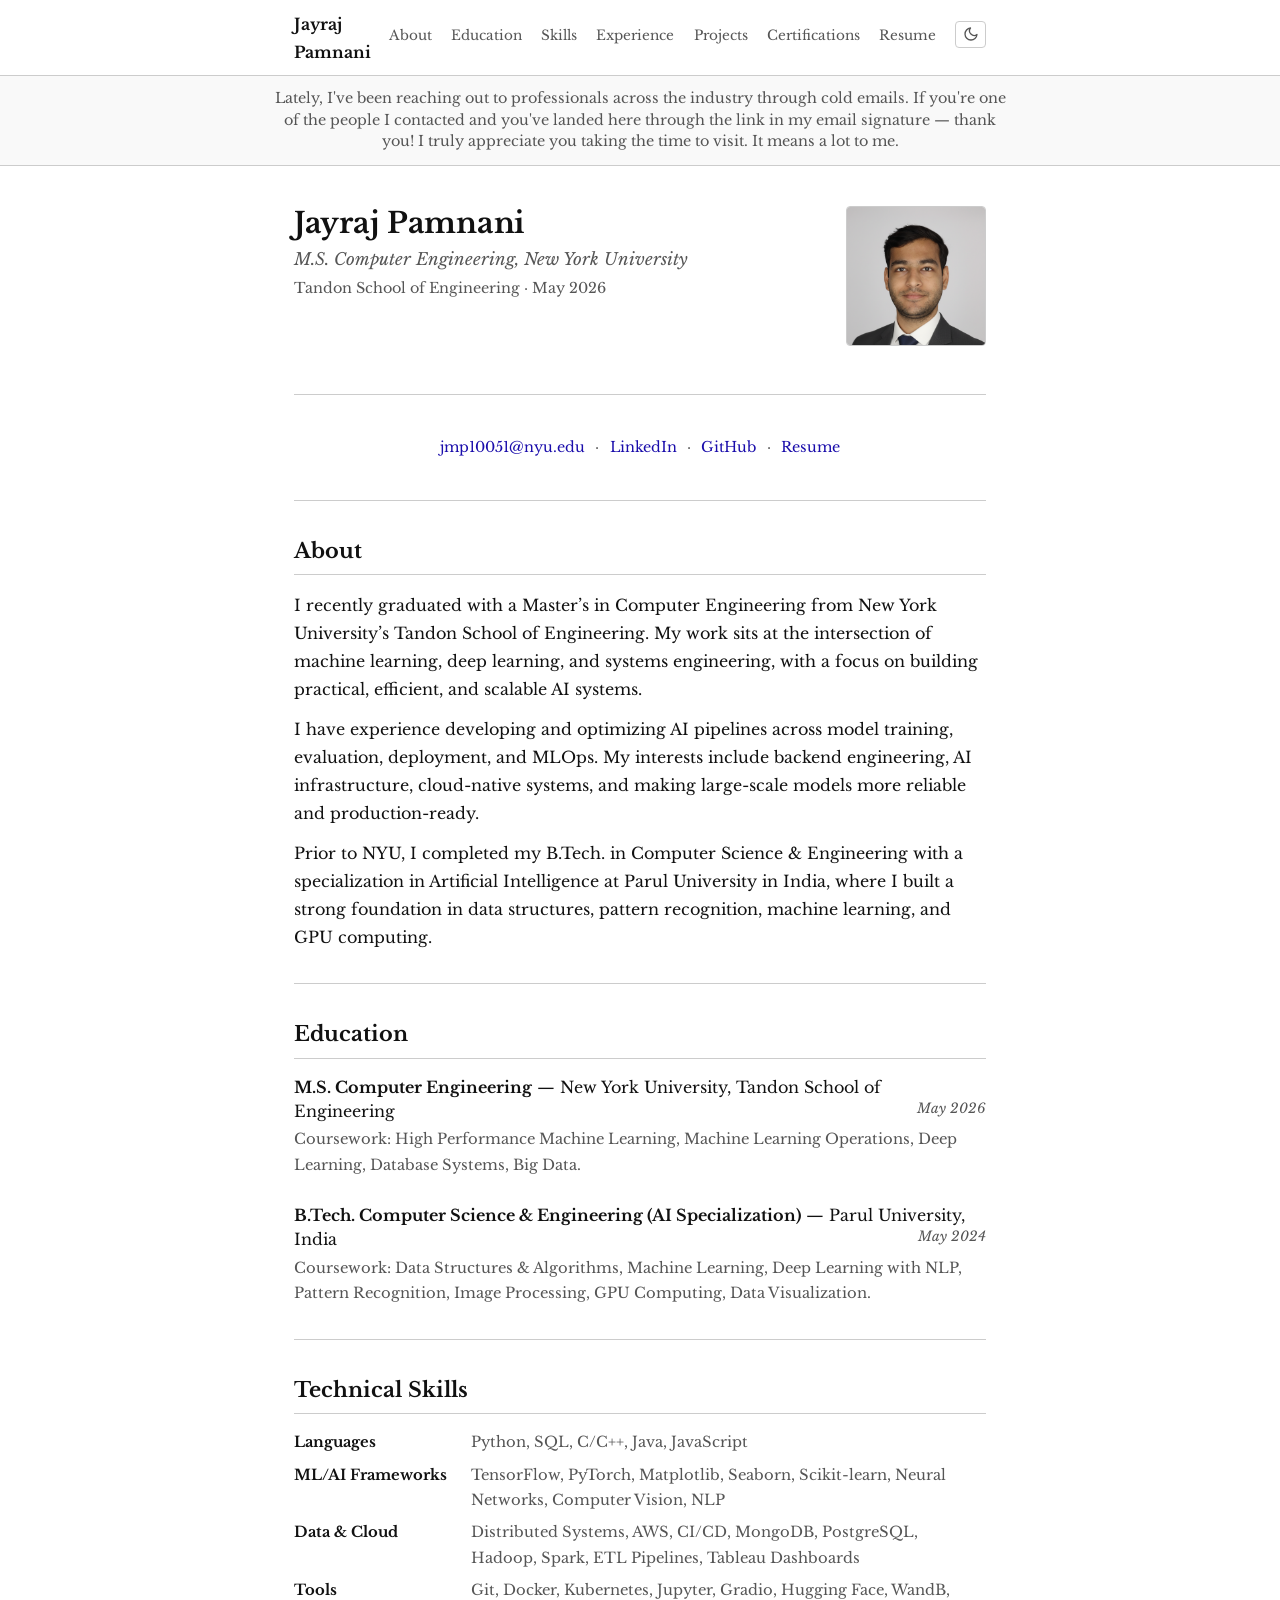
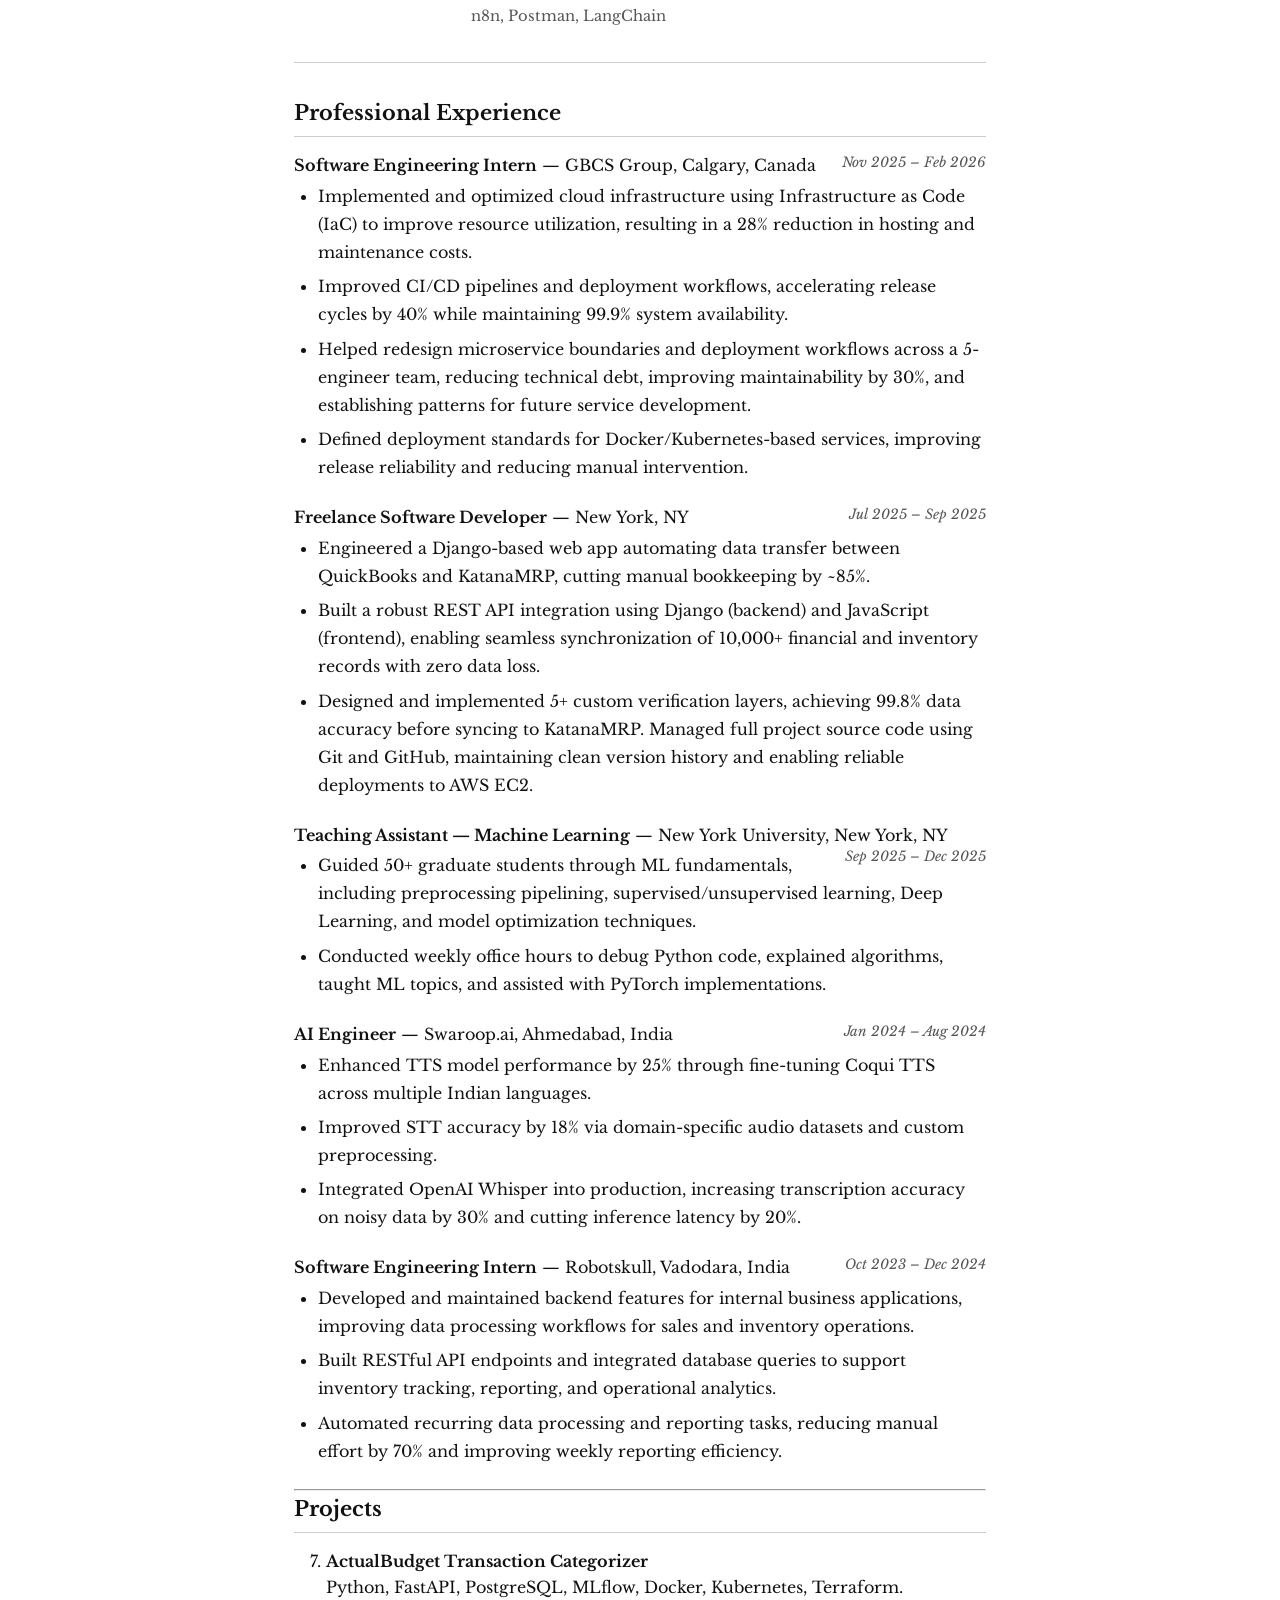
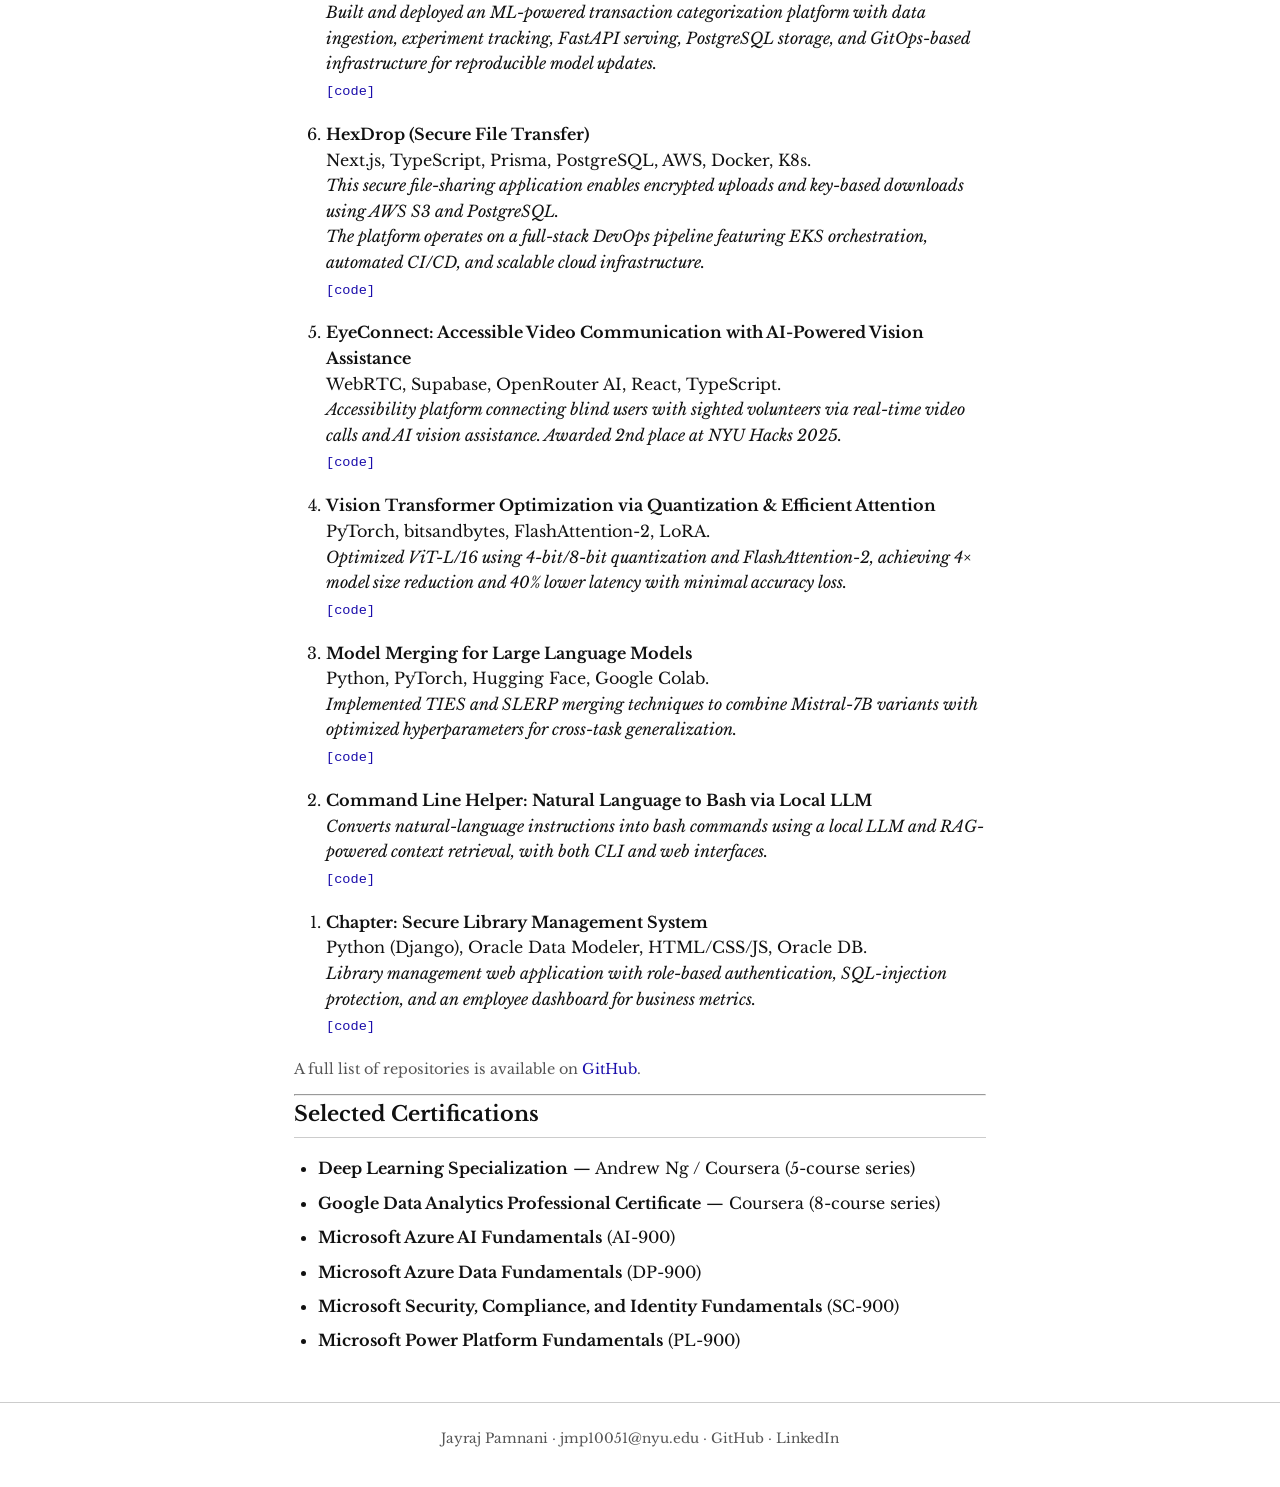
==== commit acd26565: "Minor Corrections" ====
--- a/index.html
+++ b/index.html
@@ -195,8 +195,8 @@
 
         <div class="entry">
           <div class="entry-header">
-            <strong>AI Intern</strong> &mdash; Swaroop.ai, Ahmedabad, India
-            <span class="entry-date">Mar 2024 &ndash; Aug 2024</span>
+            <strong>AI Engineer</strong> &mdash; Swaroop.ai, Ahmedabad, India
+            <span class="entry-date">Jan 2024 &ndash; Aug 2024</span>
           </div>
           <ul>
             <li>Enhanced TTS model performance by 25% through fine-tuning Coqui TTS across multiple Indian languages.</li>
@@ -207,26 +207,16 @@
 
         <div class="entry">
           <div class="entry-header">
-            <strong>Data Scientist Intern</strong> &mdash; Robotskull, Vadodara, India
-            <span class="entry-date">Oct 2023 &ndash; Mar 2024</span>
-          </div>
-          <ul>
-            <li>Processed 100K+ sales and inventory records; built demand forecasting models achieving 92% prediction accuracy.</li>
-            <li>Automated weekly analytics dashboards, reducing manual reporting time by 70%.</li>
-          </ul>
-        </div>
-
-        <div class="entry">
-          <div class="entry-header">
-            <strong>Teaching Assistant</strong> &mdash; Parul University, Vadodara, India
-            <span class="entry-date">Oct 2022 &ndash; Mar 2023</span>
-          </div>
-          <ul>
-            <li>Supported 120+ students in OS concepts and C-based system programming; led weekly lab sessions on Linux programming and multithreading.</li>
-          </ul>
-        </div>
-      </section>
-
+            <strong>Software Engineering Intern</strong> &mdash; Robotskull, Vadodara, India
+            <span class="entry-date">Oct 2023 &ndash; Dec 2024</span>
+          </div>
+          <ul>
+            <li>Developed and maintained backend features for internal business applications, improving data processing workflows for sales and inventory operations.</li> 
+            <li>Built RESTful API endpoints and integrated database queries to support inventory tracking, reporting, and operational analytics.</li> 
+            <li>Automated recurring data processing and reporting tasks, reducing manual effort by 70% and improving weekly reporting efficiency.</li>
+          </ul>
+        </div>
+        
       <hr />
 
       <!-- 5. Projects -->
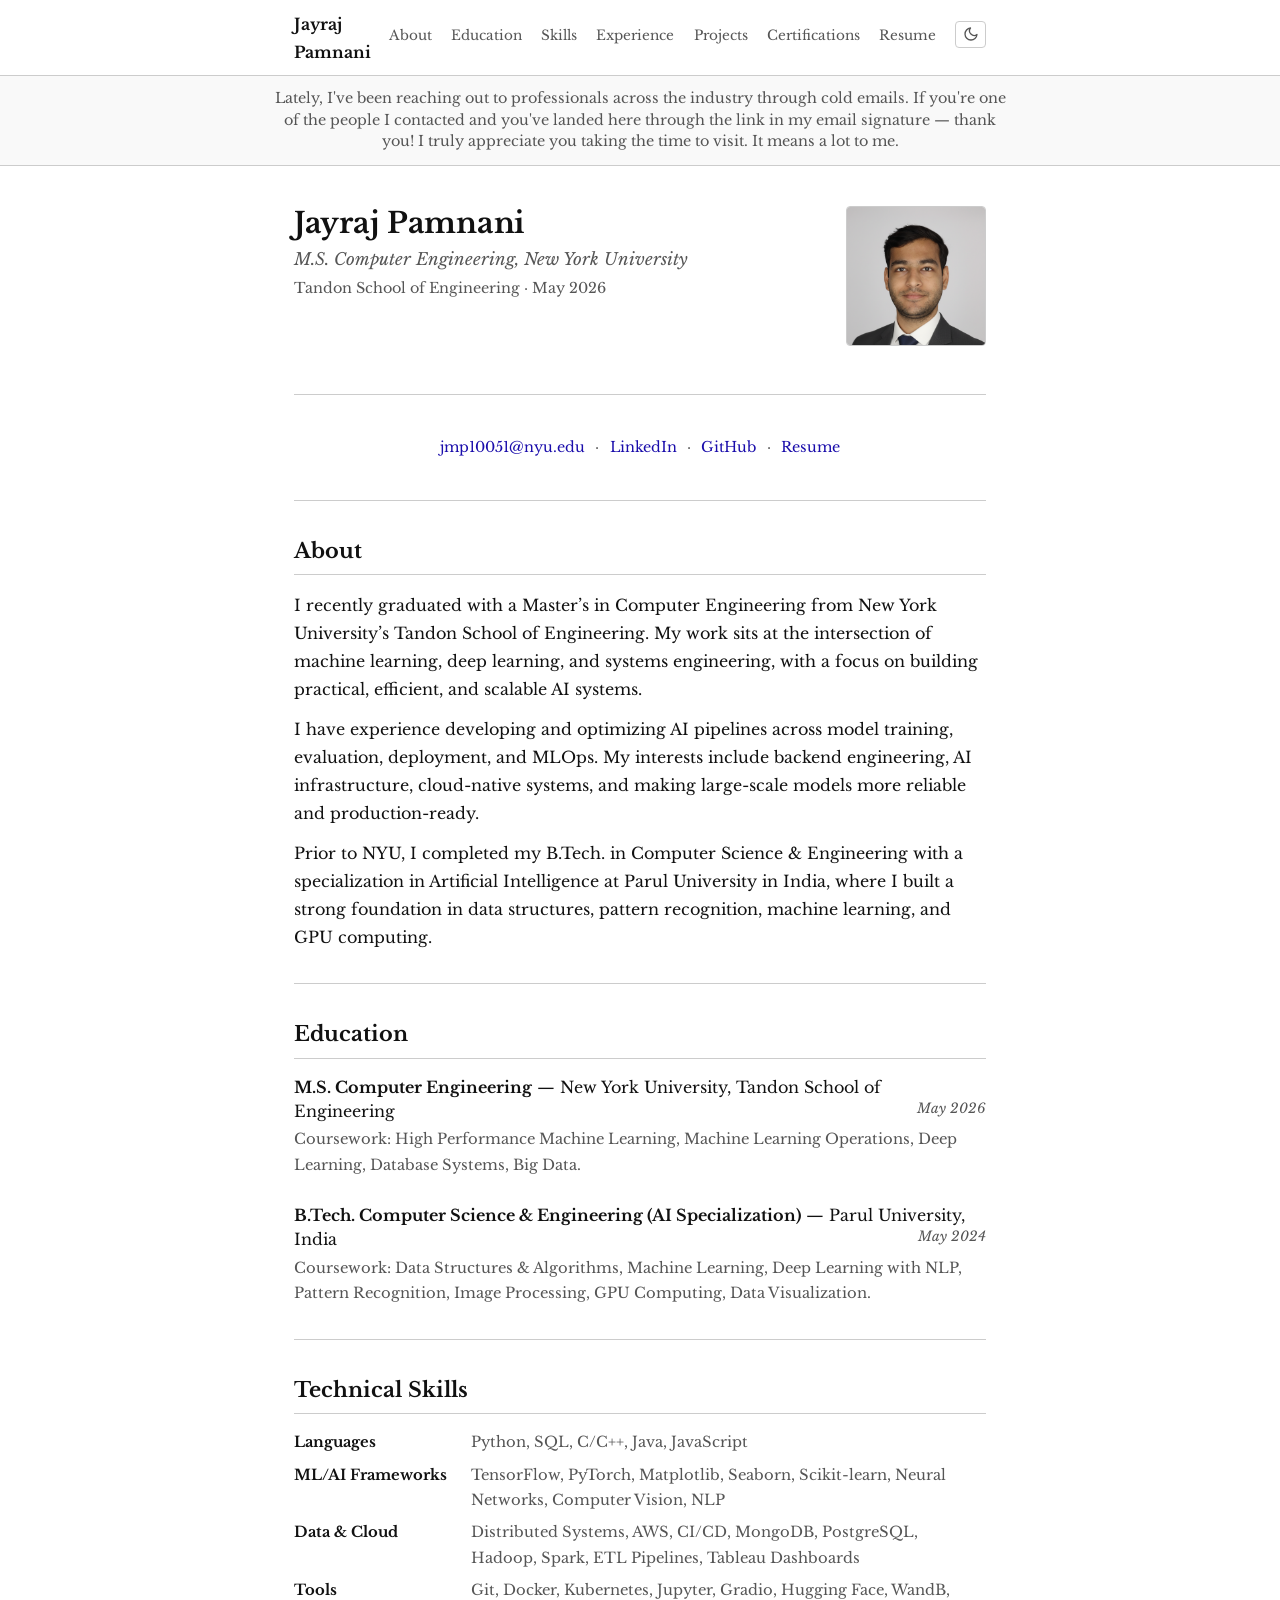
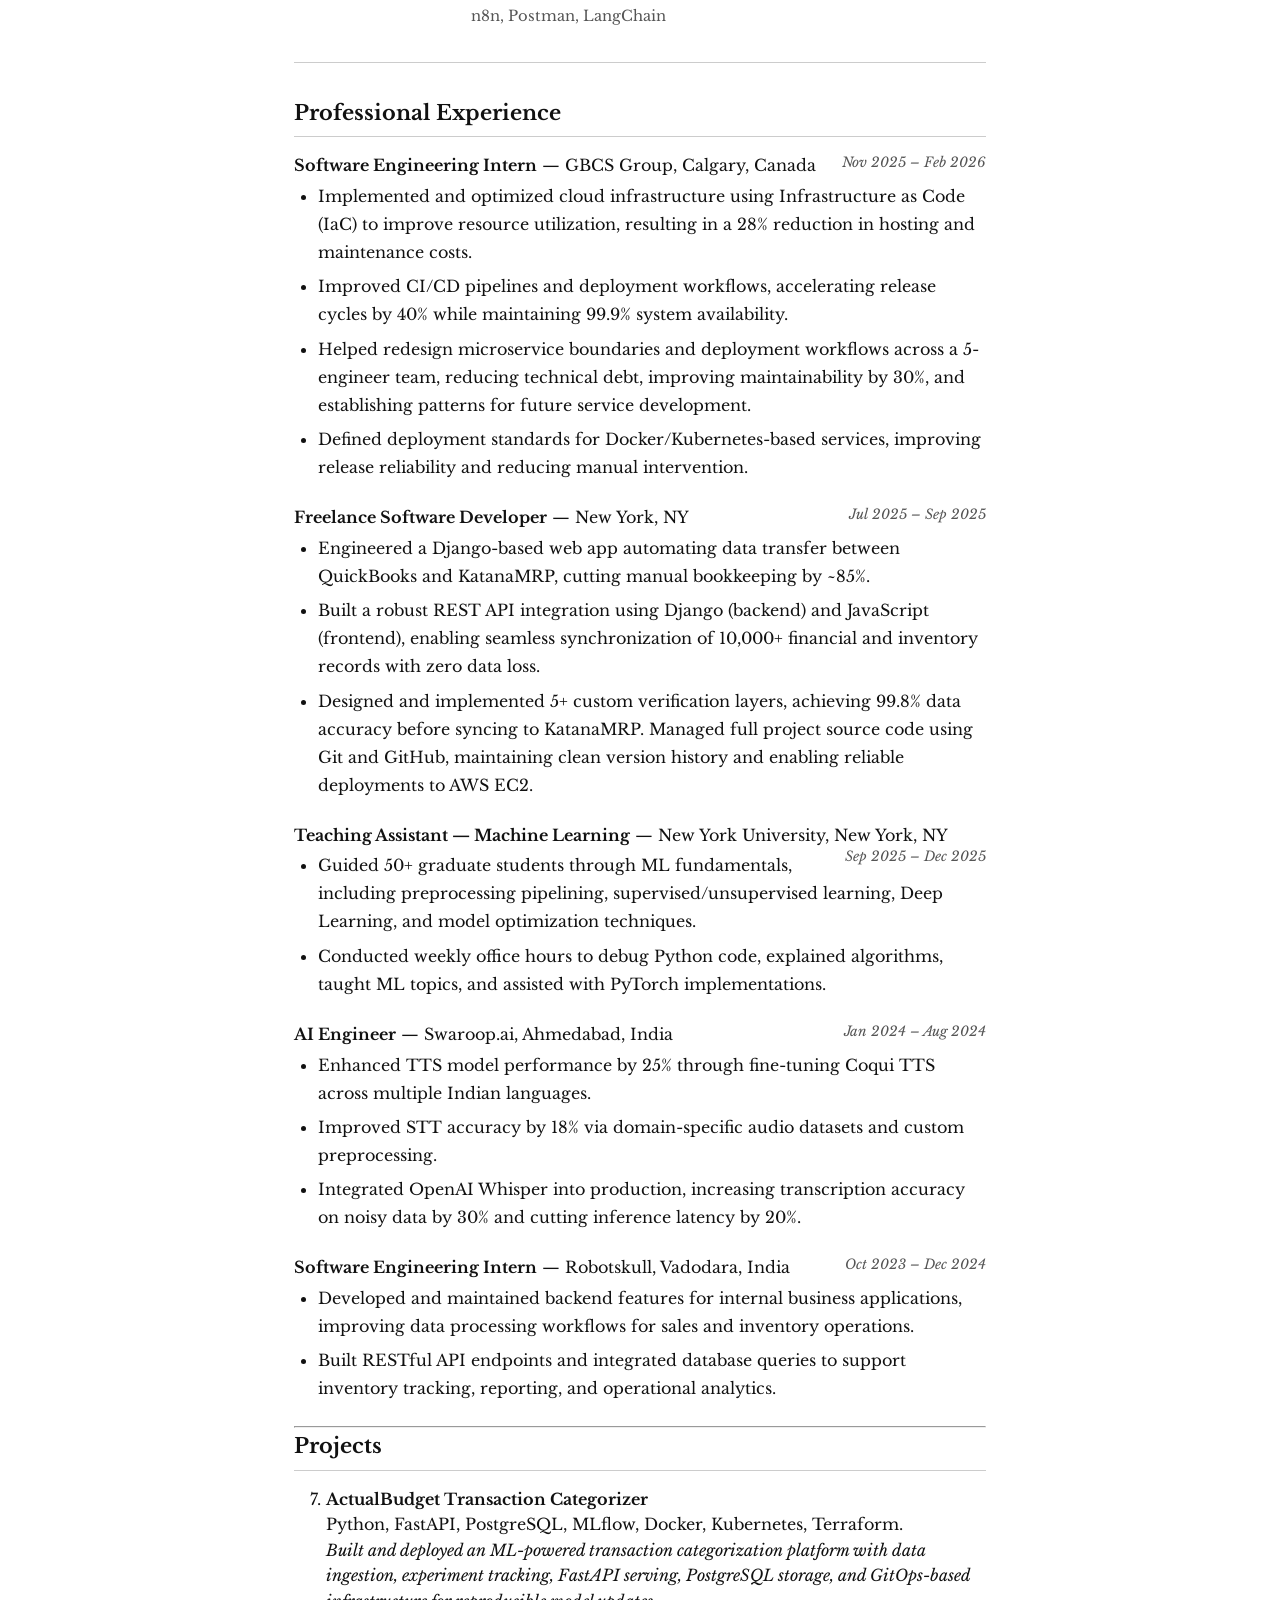
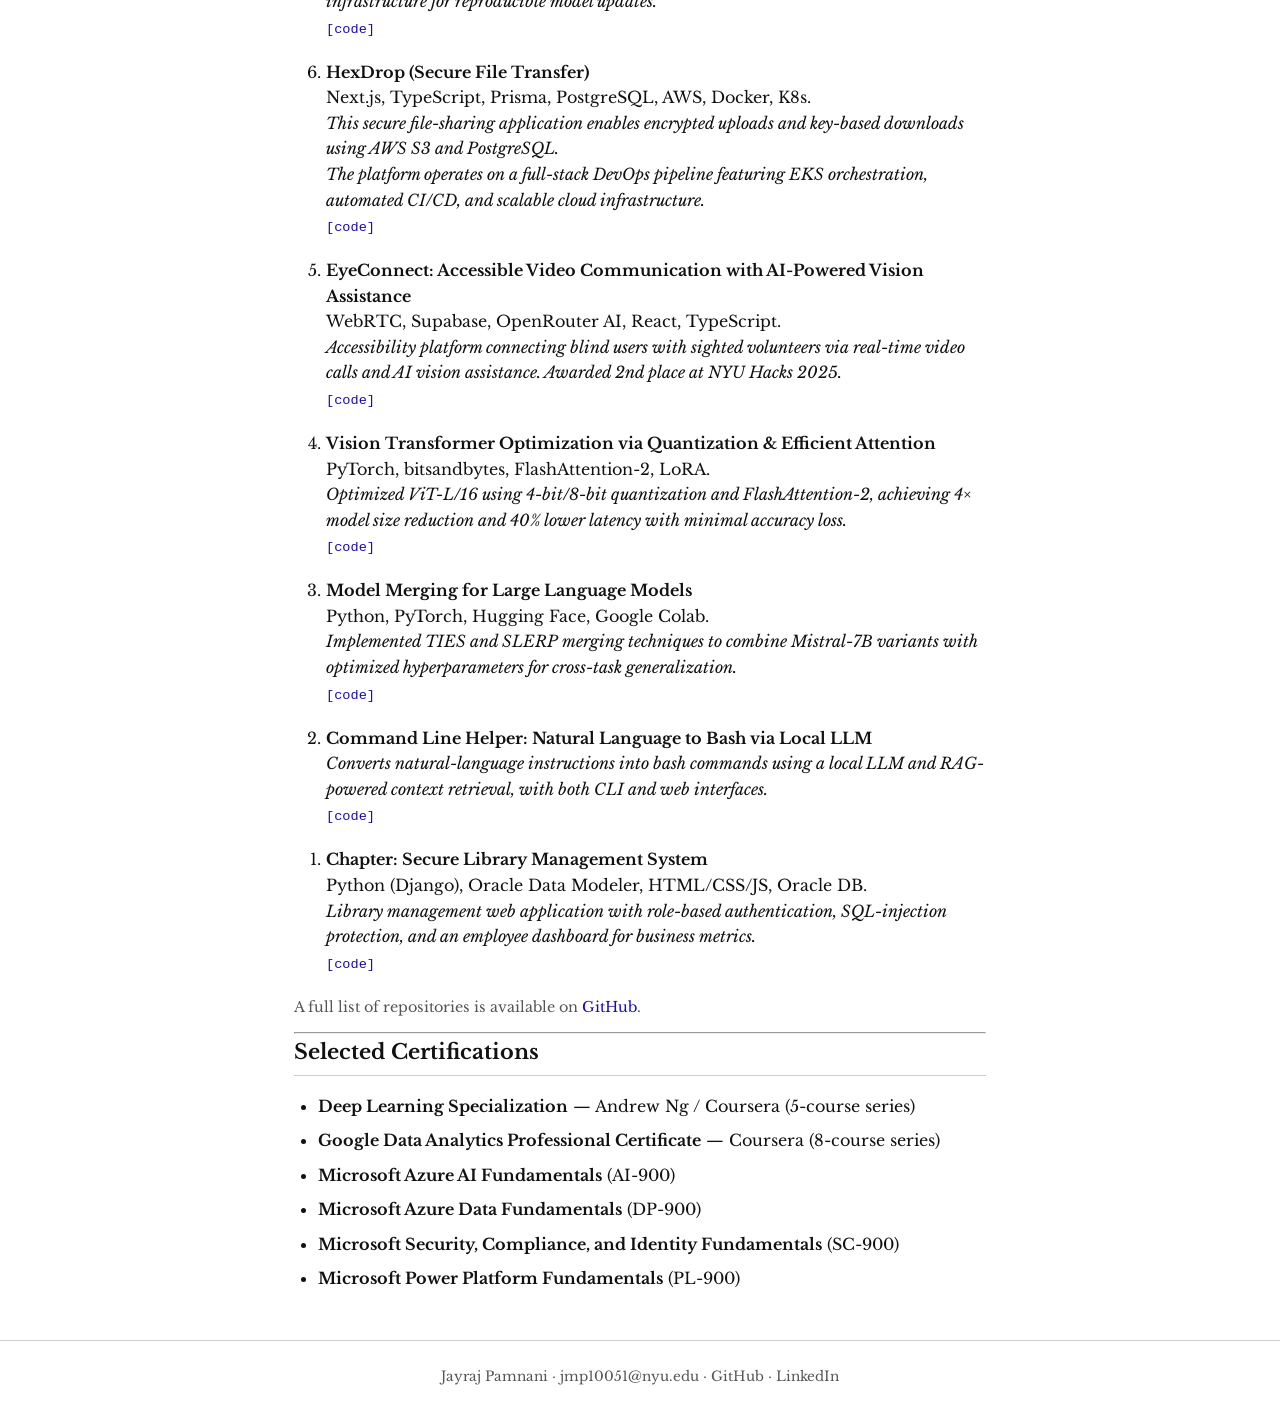
==== commit 4da9a73c: "Minor Corrections" ====
--- a/index.html
+++ b/index.html
@@ -44,7 +44,7 @@
           <li><a href="#experience">Experience</a></li>
           <li><a href="#projects">Projects</a></li>
           <li><a href="#certifications">Certifications</a></li>
-          <li><a href="Resume_ML.pdf" target="_blank">Resume</a></li>
+          <li><a href="Jayraj's Resume.pdf" target="_blank">Resume</a></li>
           <li>
             <button class="theme-toggle" id="theme-toggle" aria-label="Toggle dark mode" title="Toggle dark mode">
               <svg class="icon-sun" xmlns="http://www.w3.org/2000/svg" width="16" height="16" viewBox="0 0 24 24" fill="none" stroke="currentColor" stroke-width="2" stroke-linecap="round" stroke-linejoin="round"><circle cx="12" cy="12" r="5"/><line x1="12" y1="1" x2="12" y2="3"/><line x1="12" y1="21" x2="12" y2="23"/><line x1="4.22" y1="4.22" x2="5.64" y2="5.64"/><line x1="18.36" y1="18.36" x2="19.78" y2="19.78"/><line x1="1" y1="12" x2="3" y2="12"/><line x1="21" y1="12" x2="23" y2="12"/><line x1="4.22" y1="19.78" x2="5.64" y2="18.36"/><line x1="18.36" y1="5.64" x2="19.78" y2="4.22"/></svg>
@@ -85,7 +85,7 @@
         <span class="sep">&middot;</span>
         <a href="https://github.com/jayrajpamnani" target="_blank" rel="noopener">GitHub</a>
         <span class="sep">&middot;</span>
-        <a href="Resume_ML.pdf" target="_blank">Resume</a>
+        <a href="Jayraj's Resume.pdf" target="_blank">Resume</a>
       </section>
 
       <hr />
@@ -213,7 +213,6 @@
           <ul>
             <li>Developed and maintained backend features for internal business applications, improving data processing workflows for sales and inventory operations.</li> 
             <li>Built RESTful API endpoints and integrated database queries to support inventory tracking, reporting, and operational analytics.</li> 
-            <li>Automated recurring data processing and reporting tasks, reducing manual effort by 70% and improving weekly reporting efficiency.</li>
           </ul>
         </div>
         
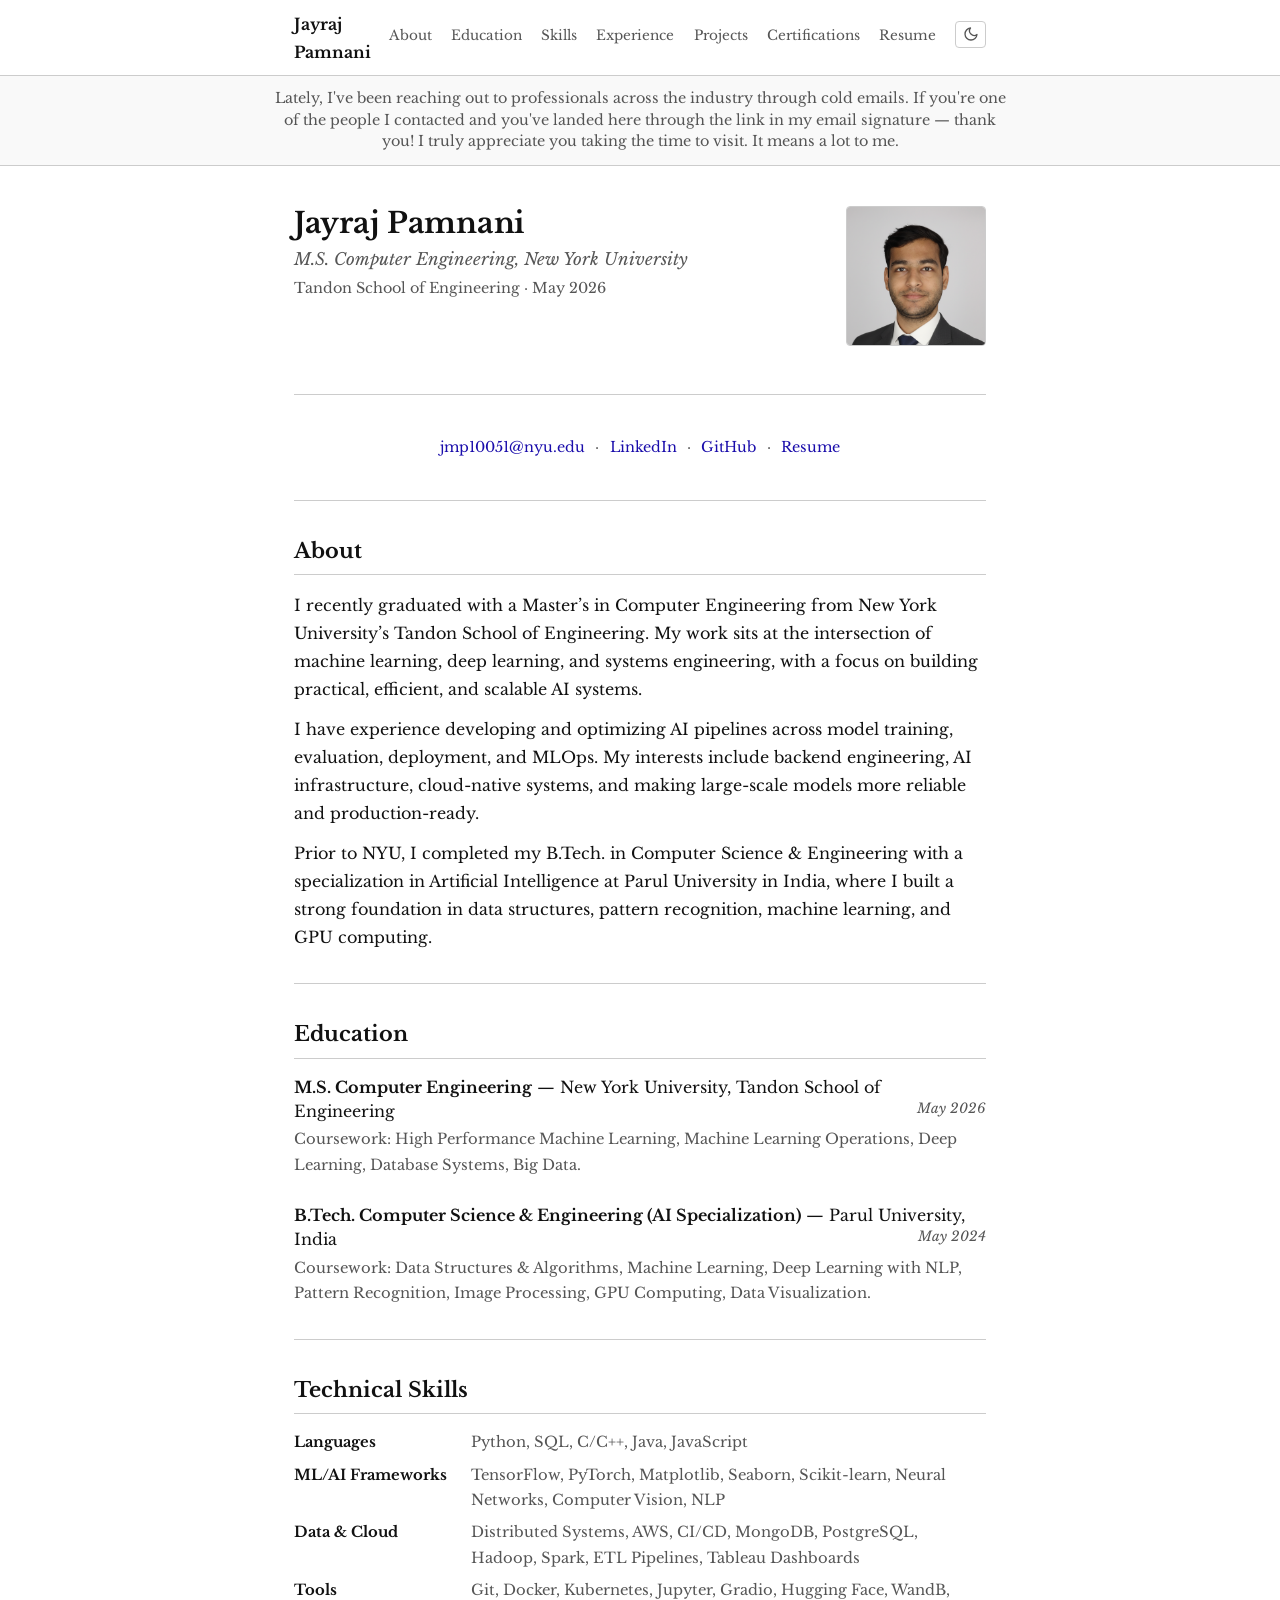
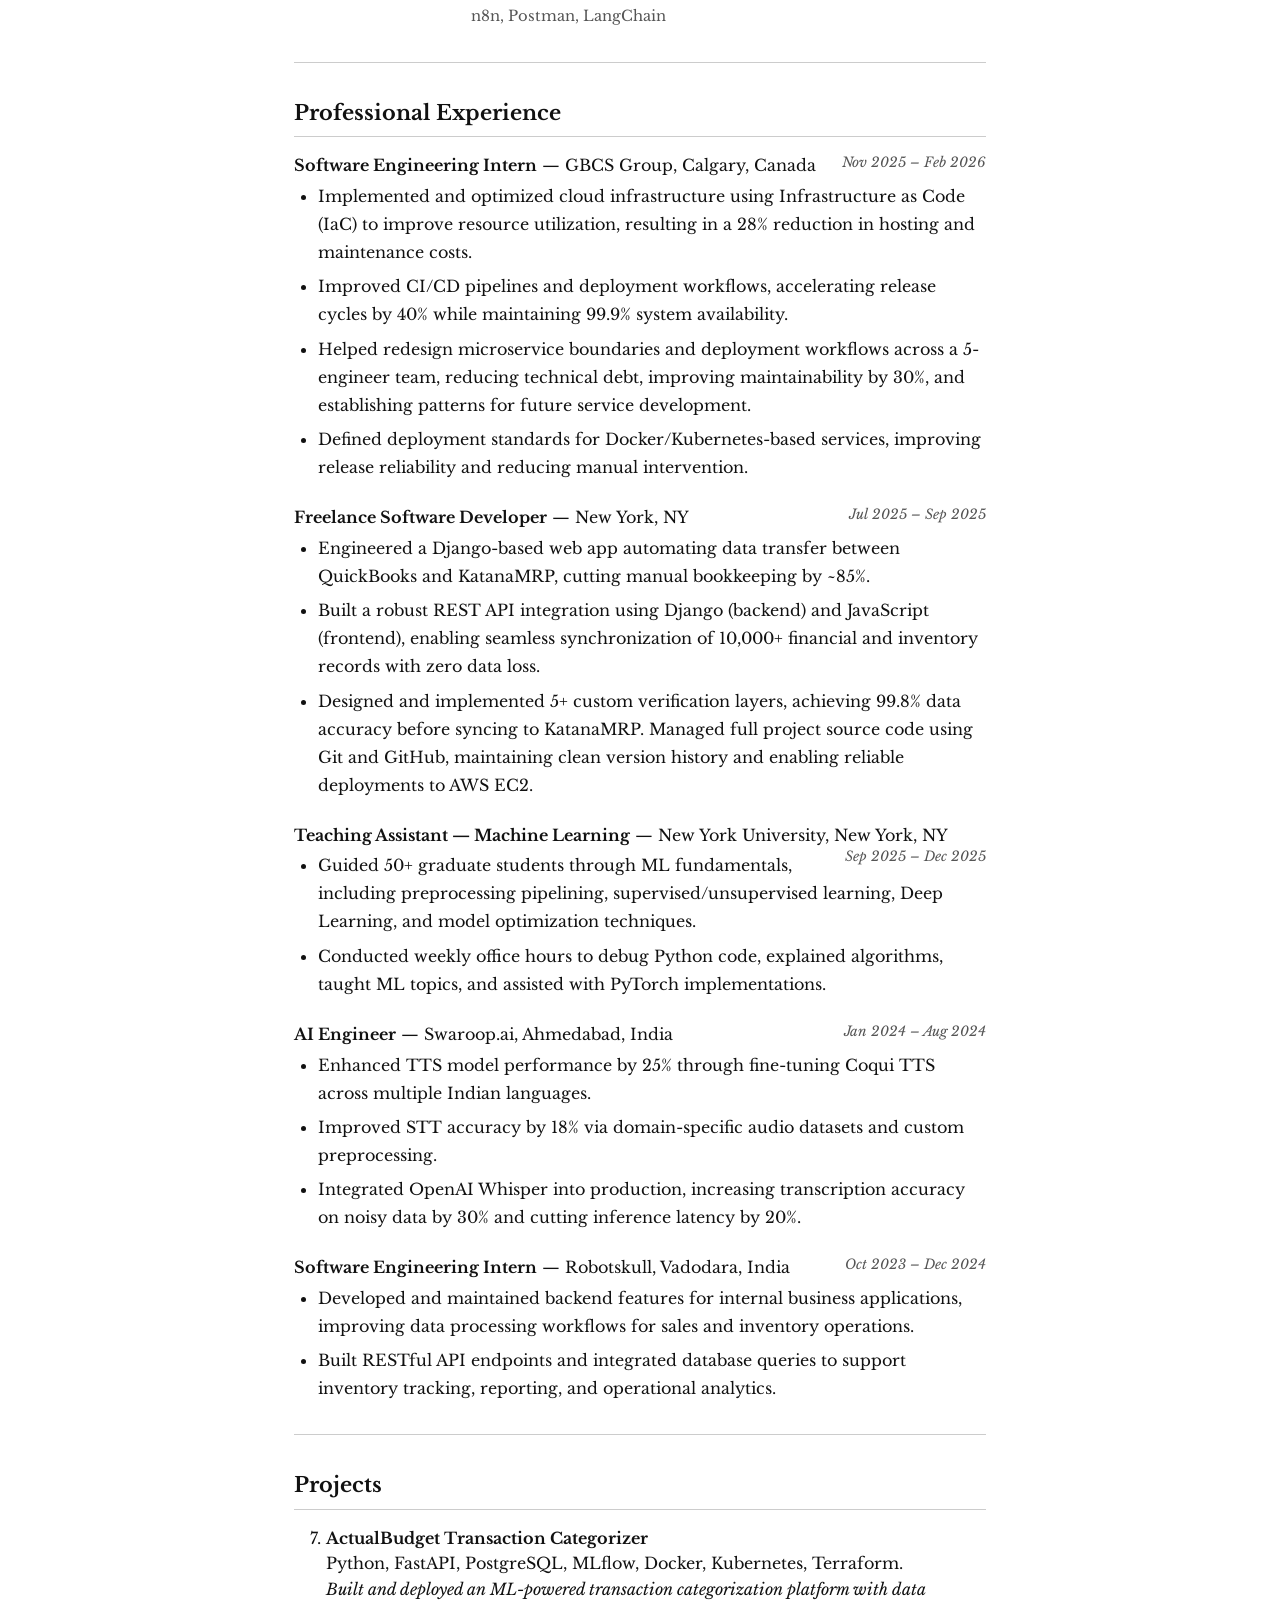
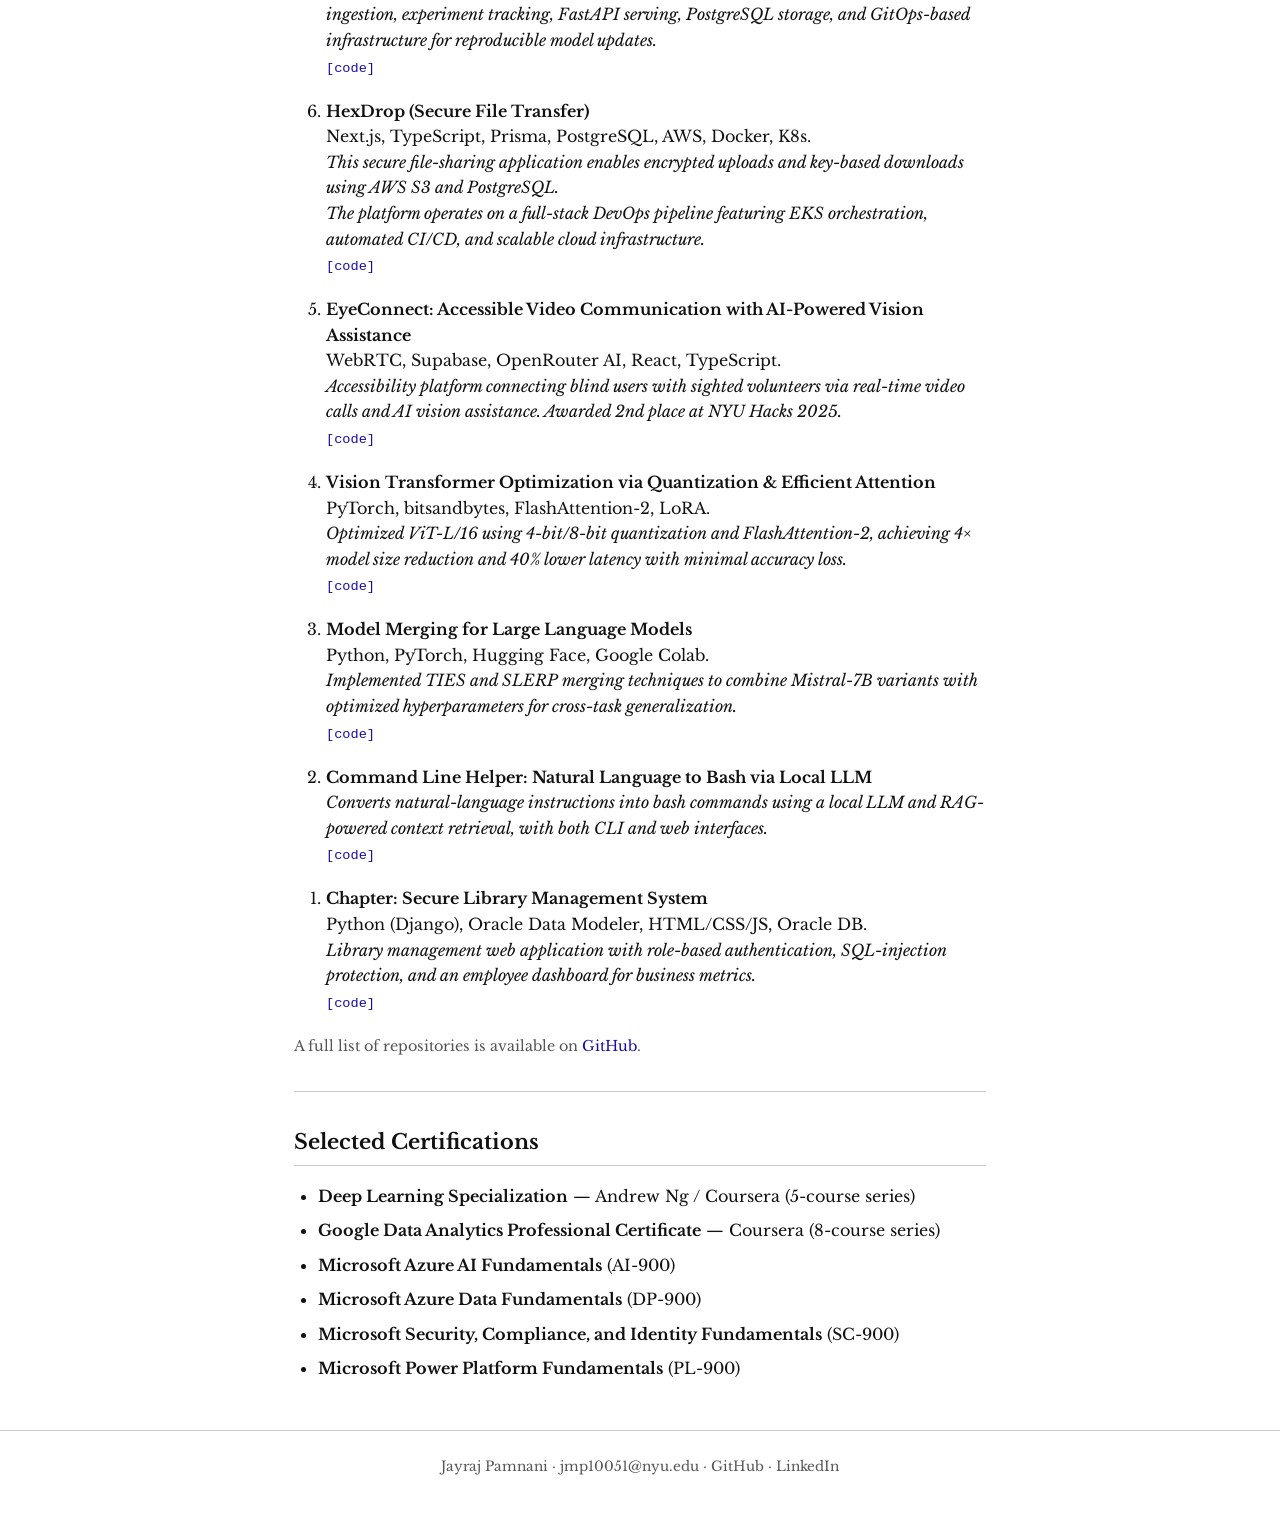
==== commit de7fb901: "Fix missing closing tag in experience section. Restore the experience section boundary so projects a" ====
--- a/index.html
+++ b/index.html
@@ -215,7 +215,8 @@
             <li>Built RESTful API endpoints and integrated database queries to support inventory tracking, reporting, and operational analytics.</li> 
           </ul>
         </div>
-        
+      </section>
+
       <hr />
 
       <!-- 5. Projects -->
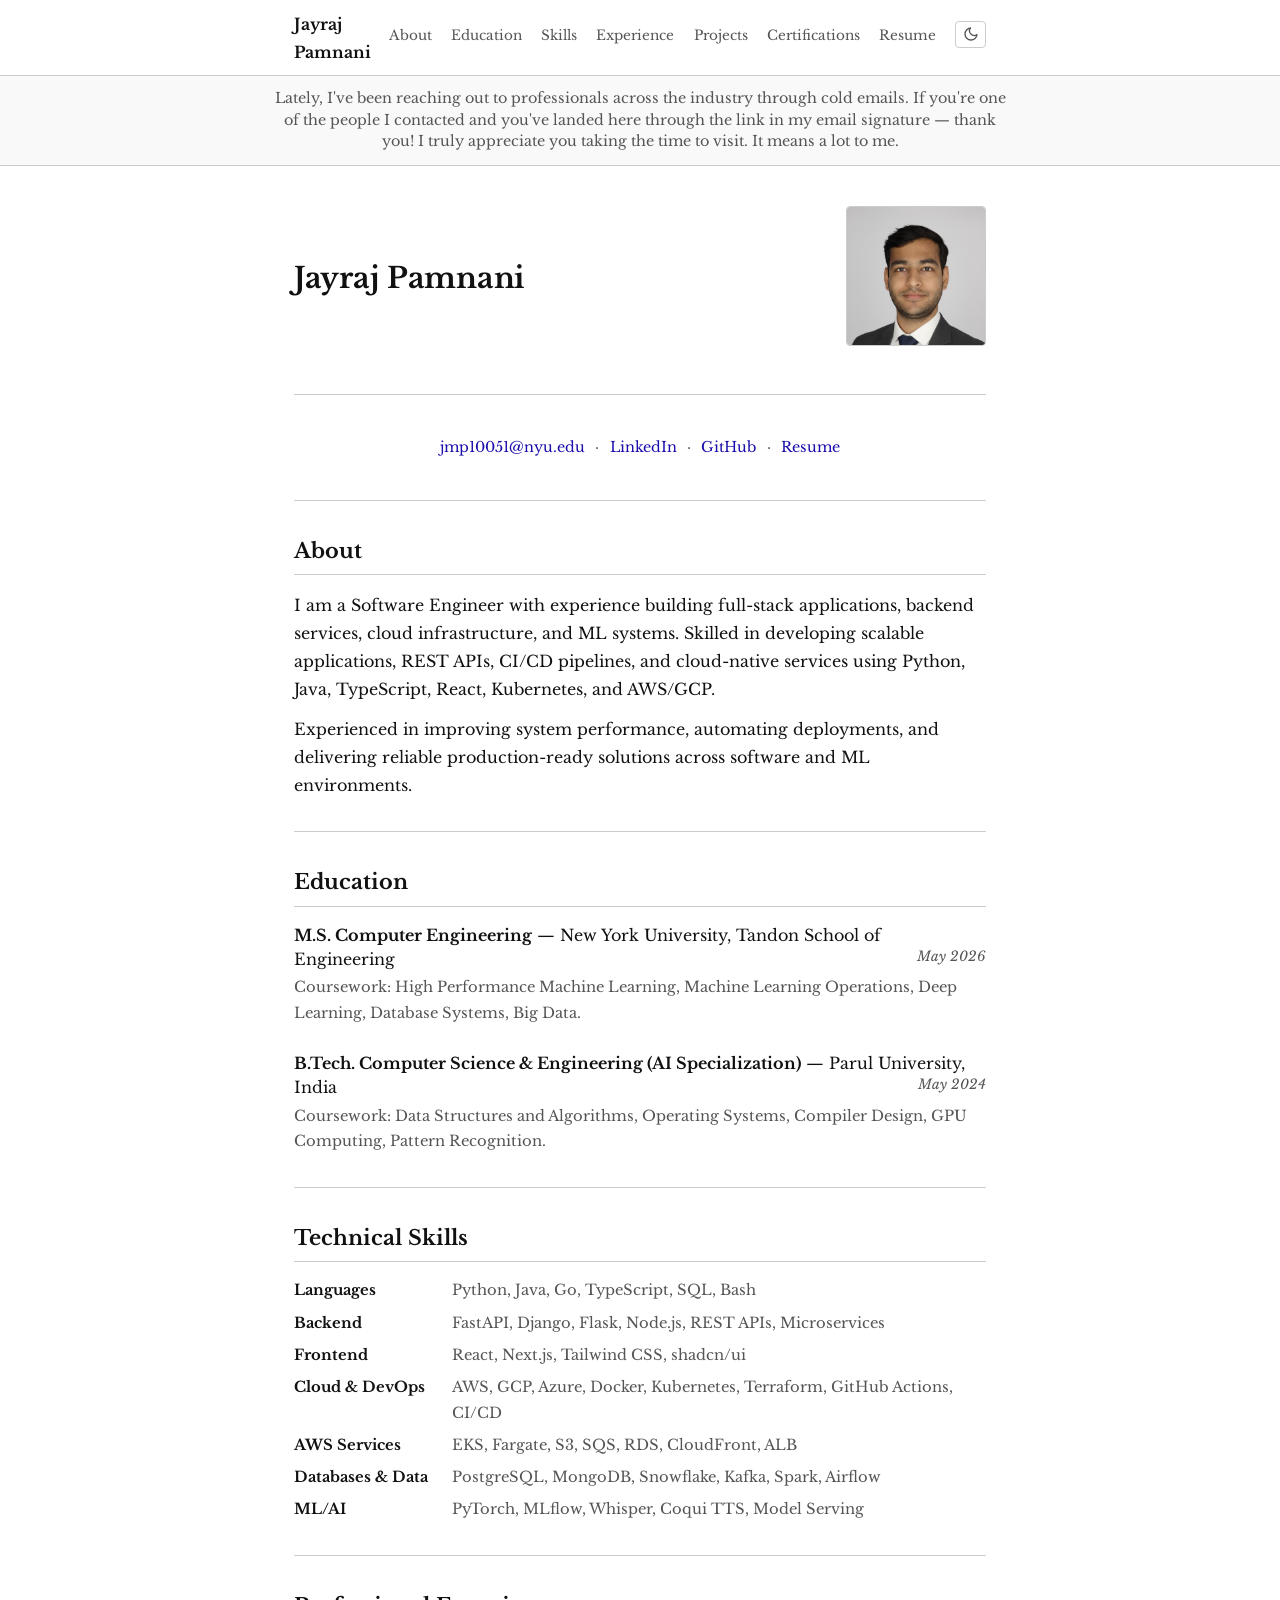
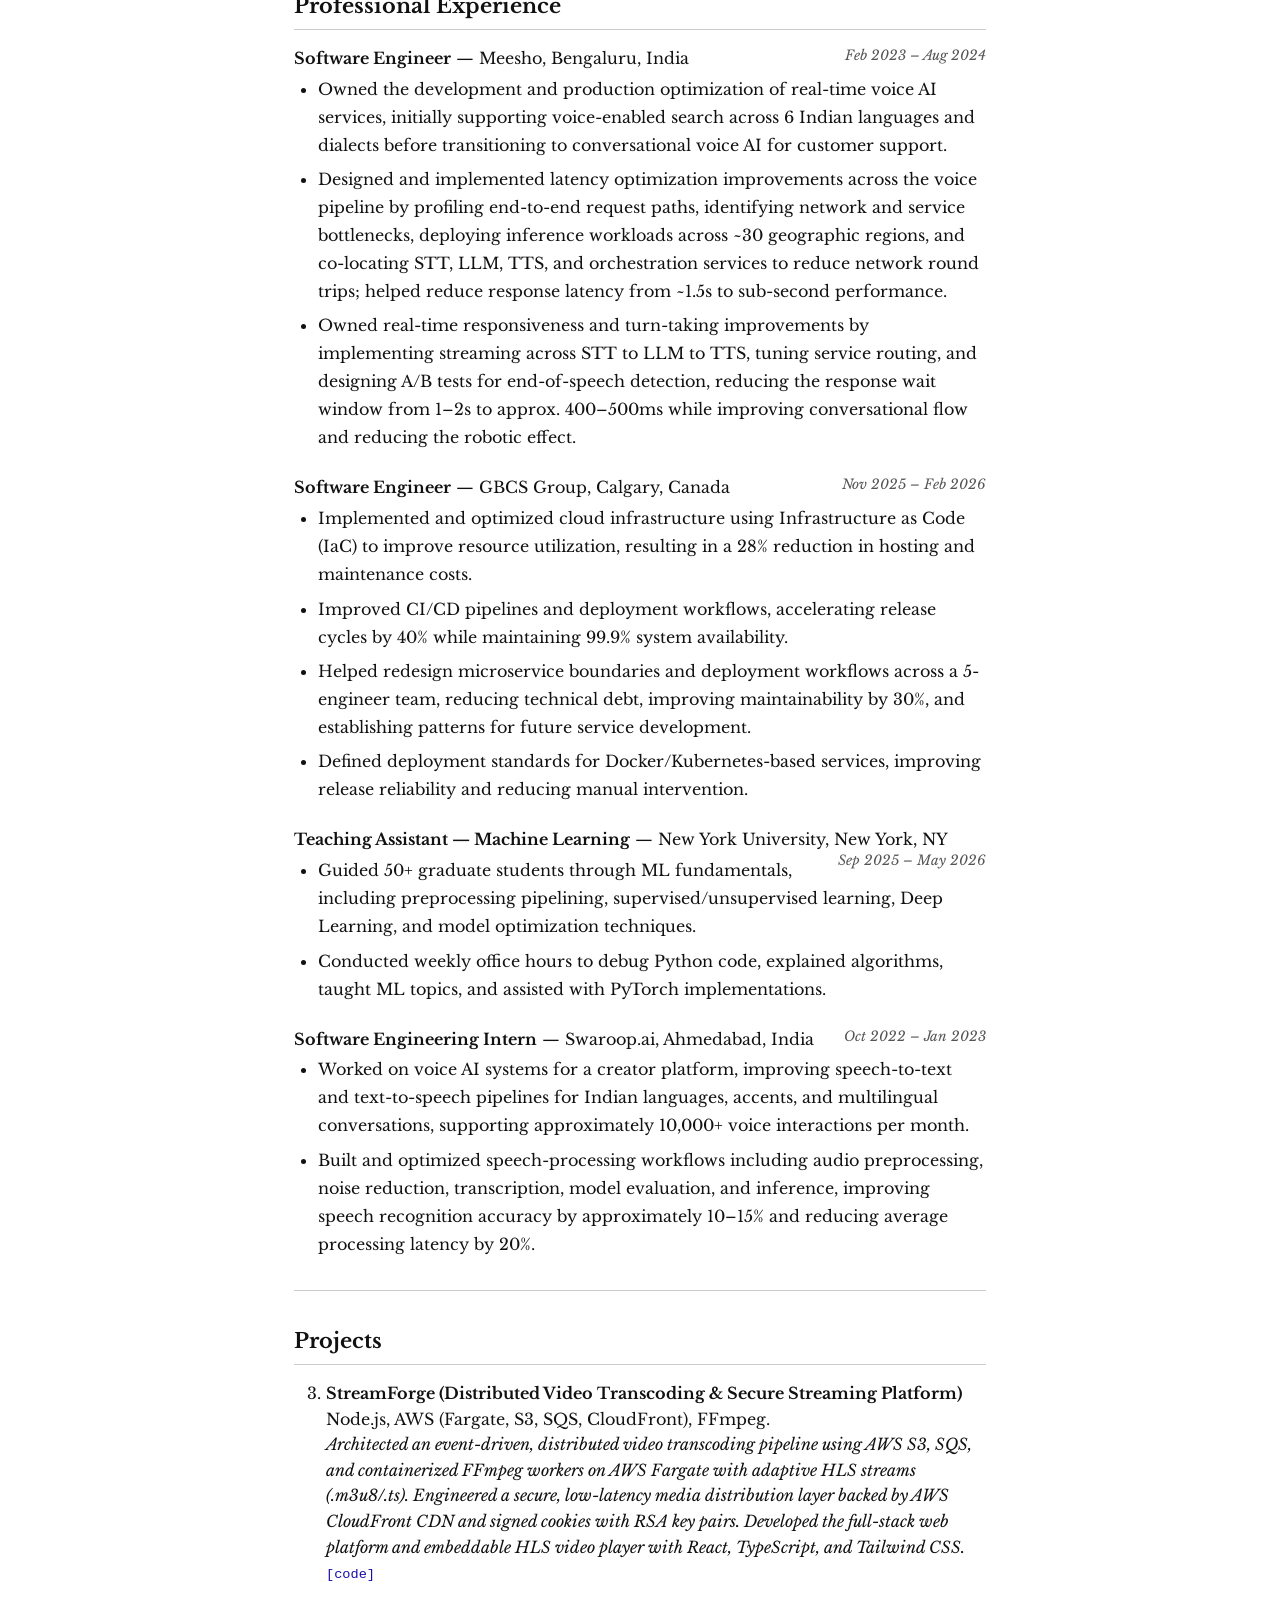
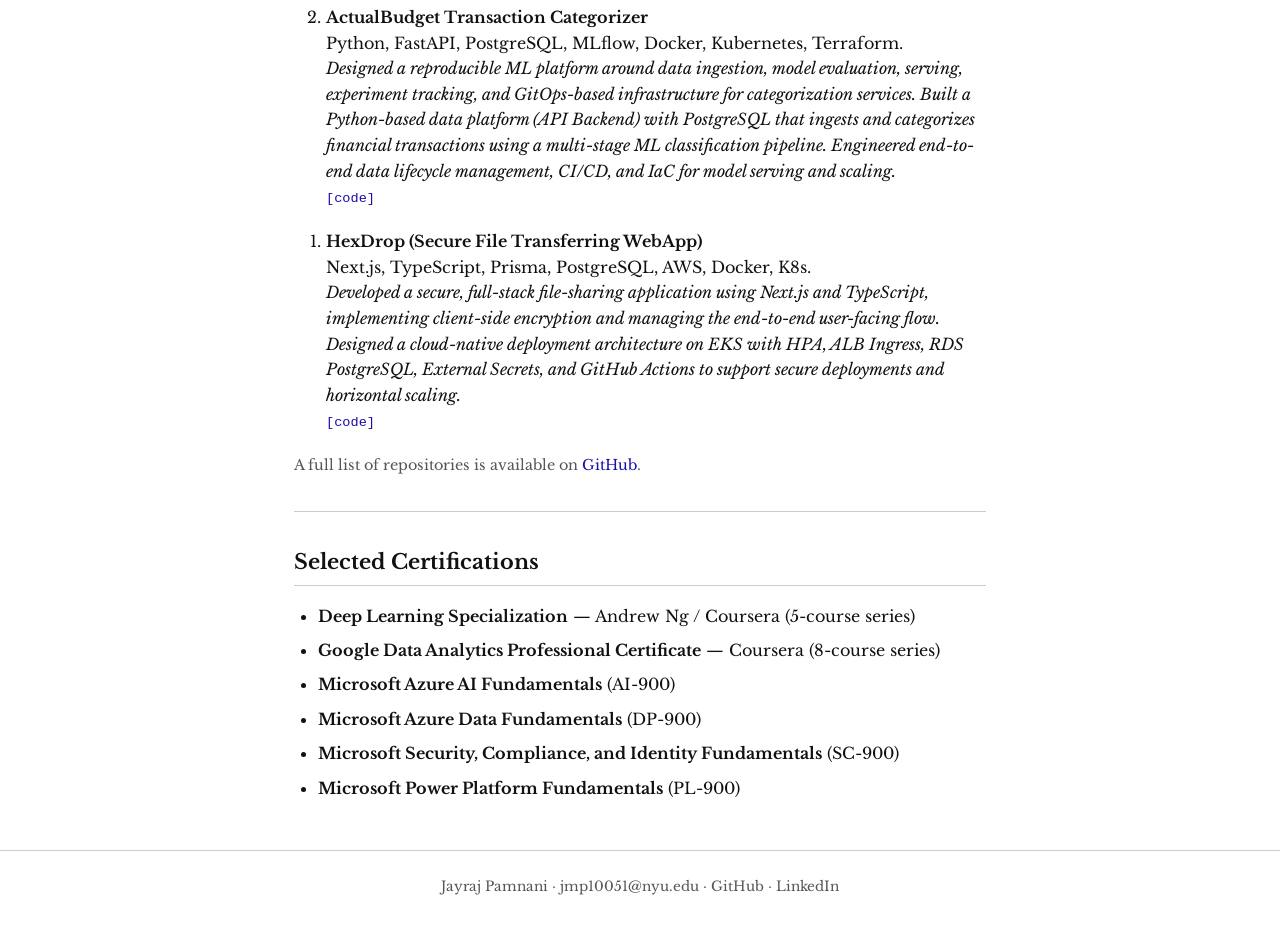
==== commit 52a4f31d: "Update portfolio: experience, skills, about me, and projects from resume" ====
--- a/index.html
+++ b/index.html
@@ -6,13 +6,13 @@
     <meta name="viewport" content="width=device-width, initial-scale=1.0" />
     <title>Jayraj Pamnani</title>
     <meta name="title" content="Jayraj Pamnani" />
-    <meta name="description" content="Jayraj Pamnani — M.S. Computer Engineering, New York University. Machine Learning, Deep Learning, and AI Systems." />
+    <meta name="description" content="Jayraj Pamnani — Software Engineer. Full-stack applications, backend services, cloud infrastructure, and ML systems." />
 
     <!-- Open Graph -->
     <meta property="og:type" content="website" />
     <meta property="og:url" content="https://jayrajpamnani.github.io/" />
     <meta property="og:title" content="Jayraj Pamnani" />
-    <meta property="og:description" content="M.S. Computer Engineering, New York University. ML, Deep Learning, and AI Systems." />
+    <meta property="og:description" content="Jayraj Pamnani — Software Engineer. Full-stack applications, backend services, cloud infrastructure, and ML systems." />
 
     <!-- Favicon -->
     <link rel="apple-touch-icon" sizes="180x180" href="assets/favicon/apple-touch-icon.png" />
@@ -67,8 +67,6 @@
       <header class="hero" id="hero">
         <div class="hero-text">
           <h1>Jayraj Pamnani</h1>
-          <p class="subtitle">M.S. Computer Engineering, New York University</p>
-          <p class="affiliation">Tandon School of Engineering &middot; May 2026</p>
         </div>
         <div class="hero-photo">
           <img src="assets/jayraj-profile.jpg" alt="Jayraj Pamnani" />
@@ -94,13 +92,10 @@
       <section id="about">
         <h2>About</h2>
         <p>
-          I recently graduated with a Master’s in Computer Engineering from New York University’s Tandon School of Engineering. My work sits at the intersection of machine learning, deep learning, and systems engineering, with a focus on building practical, efficient, and scalable AI systems.
+          I am a Software Engineer with experience building full-stack applications, backend services, cloud infrastructure, and ML systems. Skilled in developing scalable applications, REST APIs, CI/CD pipelines, and cloud-native services using Python, Java, TypeScript, React, Kubernetes, and AWS/GCP.
         </p>
         <p>
-          I have experience developing and optimizing AI pipelines across model training, evaluation, deployment, and MLOps. My interests include backend engineering, AI infrastructure, cloud-native systems, and making large-scale models more reliable and production-ready.
-        </p>
-        <p>
-          Prior to NYU, I completed my B.Tech. in Computer Science & Engineering with a specialization in Artificial Intelligence at Parul University in India, where I built a strong foundation in data structures, pattern recognition, machine learning, and GPU computing.
+          Experienced in improving system performance, automating deployments, and delivering reliable production-ready solutions across software and ML environments.
         </p>
       </section>
 
@@ -113,7 +108,7 @@
         <div class="entry">
           <div class="entry-header">
             <strong>M.S. Computer Engineering</strong> &mdash; New York University, Tandon School of Engineering
-            <span class="entry-date"> May 2026</span>
+            <span class="entry-date">May 2026</span>
           </div>
           <p class="coursework">Coursework: High Performance Machine Learning, Machine Learning Operations, Deep Learning, Database Systems, Big Data.</p>
         </div>
@@ -123,7 +118,7 @@
             <strong>B.Tech. Computer Science &amp; Engineering (AI Specialization)</strong> &mdash; Parul University, India
             <span class="entry-date">May 2024</span>
           </div>
-          <p class="coursework">Coursework: Data Structures &amp; Algorithms, Machine Learning, Deep Learning with NLP, Pattern Recognition, Image Processing, GPU Computing, Data Visualization.</p>
+          <p class="coursework">Coursework: Data Structures and Algorithms, Operating Systems, Compiler Design, GPU Computing, Pattern Recognition.</p>
         </div>
       </section>
 
@@ -134,16 +129,25 @@
         <h2>Technical Skills</h2>
         <dl class="skills-list">
           <dt>Languages</dt>
-          <dd>Python, SQL, C/C++, Java, JavaScript</dd>
-
-          <dt>ML/AI Frameworks</dt>
-          <dd>TensorFlow, PyTorch, Matplotlib, Seaborn, Scikit-learn, Neural Networks, Computer Vision, NLP</dd>
-
-          <dt>Data &amp; Cloud</dt>
-          <dd>Distributed Systems, AWS, CI/CD, MongoDB, PostgreSQL, Hadoop, Spark, ETL Pipelines, Tableau Dashboards</dd>
-
-          <dt>Tools</dt>
-          <dd>Git, Docker, Kubernetes, Jupyter, Gradio, Hugging Face, WandB, n8n, Postman, LangChain</dd>
+          <dd>Python, Java, Go, TypeScript, SQL, Bash</dd>
+
+          <dt>Backend</dt>
+          <dd>FastAPI, Django, Flask, Node.js, REST APIs, Microservices</dd>
+
+          <dt>Frontend</dt>
+          <dd>React, Next.js, Tailwind CSS, shadcn/ui</dd>
+
+          <dt>Cloud &amp; DevOps</dt>
+          <dd>AWS, GCP, Azure, Docker, Kubernetes, Terraform, GitHub Actions, CI/CD</dd>
+
+          <dt>AWS Services</dt>
+          <dd>EKS, Fargate, S3, SQS, RDS, CloudFront, ALB</dd>
+
+          <dt>Databases &amp; Data</dt>
+          <dd>PostgreSQL, MongoDB, Snowflake, Kafka, Spark, Airflow</dd>
+
+          <dt>ML/AI</dt>
+          <dd>PyTorch, MLflow, Whisper, Coqui TTS, Model Serving</dd>
         </dl>
       </section>
 
@@ -155,37 +159,33 @@
 
         <div class="entry">
           <div class="entry-header">
-            <strong>Software Engineering Intern</strong> &mdash; GBCS Group, Calgary, Canada
+            <strong>Software Engineer</strong> &mdash; Meesho, Bengaluru, India
+            <span class="entry-date">Feb 2023 &ndash; Aug 2024</span>
+          </div>
+          <ul>
+            <li>Owned the development and production optimization of real-time voice AI services, initially supporting voice-enabled search across 6 Indian languages and dialects before transitioning to conversational voice AI for customer support.</li>
+            <li>Designed and implemented latency optimization improvements across the voice pipeline by profiling end-to-end request paths, identifying network and service bottlenecks, deploying inference workloads across ~30 geographic regions, and co-locating STT, LLM, TTS, and orchestration services to reduce network round trips; helped reduce response latency from ~1.5s to sub-second performance.</li>
+            <li>Owned real-time responsiveness and turn-taking improvements by implementing streaming across STT to LLM to TTS, tuning service routing, and designing A/B tests for end-of-speech detection, reducing the response wait window from 1&ndash;2s to approx. 400&ndash;500ms while improving conversational flow and reducing the robotic effect.</li>
+          </ul>
+        </div>
+
+        <div class="entry">
+          <div class="entry-header">
+            <strong>Software Engineer</strong> &mdash; GBCS Group, Calgary, Canada
             <span class="entry-date">Nov 2025 &ndash; Feb 2026</span>
           </div>
           <ul>
-            <li>Implemented and optimized cloud infrastructure using Infrastructure as Code (IaC) to improve resource utilization, resulting in a 28% reduction in
-              hosting and maintenance costs.</li>
+            <li>Implemented and optimized cloud infrastructure using Infrastructure as Code (IaC) to improve resource utilization, resulting in a 28% reduction in hosting and maintenance costs.</li>
             <li>Improved CI/CD pipelines and deployment workflows, accelerating release cycles by 40% while maintaining 99.9% system availability.</li>
-            <li>Helped redesign microservice boundaries and deployment workflows across a 5-engineer team, reducing technical debt, improving maintainability by
-              30%, and establishing patterns for future service development.</li>
+            <li>Helped redesign microservice boundaries and deployment workflows across a 5-engineer team, reducing technical debt, improving maintainability by 30%, and establishing patterns for future service development.</li>
             <li>Defined deployment standards for Docker/Kubernetes-based services, improving release reliability and reducing manual intervention.</li>
           </ul>
         </div>
 
         <div class="entry">
           <div class="entry-header">
-            <strong>Freelance Software Developer</strong> &mdash; New York, NY
-            <span class="entry-date">Jul 2025 &ndash; Sep 2025</span>
-          </div>
-          <ul>
-            <li>Engineered a Django-based web app automating data transfer between QuickBooks and KatanaMRP, cutting manual bookkeeping by ~85%.</li>
-            <li>Built a robust REST API integration using Django (backend) and JavaScript (frontend), enabling seamless synchronization of 10,000+ financial and
-              inventory records with zero data loss.</li>
-            <li>Designed and implemented 5+ custom verification layers, achieving 99.8% data accuracy before syncing to KatanaMRP. Managed full project source
-              code using Git and GitHub, maintaining clean version history and enabling reliable deployments to AWS EC2.</li>
-          </ul>
-        </div>
-
-        <div class="entry">
-          <div class="entry-header">
             <strong>Teaching Assistant &mdash; Machine Learning</strong> &mdash; New York University, New York, NY
-            <span class="entry-date">Sep 2025 &ndash; Dec 2025</span>
+            <span class="entry-date">Sep 2025 &ndash; May 2026</span>
           </div>
           <ul>
             <li>Guided 50+ graduate students through ML fundamentals, including preprocessing pipelining, supervised/unsupervised learning, Deep Learning, and model optimization techniques.</li>
@@ -195,24 +195,12 @@
 
         <div class="entry">
           <div class="entry-header">
-            <strong>AI Engineer</strong> &mdash; Swaroop.ai, Ahmedabad, India
-            <span class="entry-date">Jan 2024 &ndash; Aug 2024</span>
-          </div>
-          <ul>
-            <li>Enhanced TTS model performance by 25% through fine-tuning Coqui TTS across multiple Indian languages.</li>
-            <li>Improved STT accuracy by 18% via domain-specific audio datasets and custom preprocessing.</li>
-            <li>Integrated OpenAI Whisper into production, increasing transcription accuracy on noisy data by 30% and cutting inference latency by 20%.</li>
-          </ul>
-        </div>
-
-        <div class="entry">
-          <div class="entry-header">
-            <strong>Software Engineering Intern</strong> &mdash; Robotskull, Vadodara, India
-            <span class="entry-date">Oct 2023 &ndash; Dec 2024</span>
-          </div>
-          <ul>
-            <li>Developed and maintained backend features for internal business applications, improving data processing workflows for sales and inventory operations.</li> 
-            <li>Built RESTful API endpoints and integrated database queries to support inventory tracking, reporting, and operational analytics.</li> 
+            <strong>Software Engineering Intern</strong> &mdash; Swaroop.ai, Ahmedabad, India
+            <span class="entry-date">Oct 2022 &ndash; Jan 2023</span>
+          </div>
+          <ul>
+            <li>Worked on voice AI systems for a creator platform, improving speech-to-text and text-to-speech pipelines for Indian languages, accents, and multilingual conversations, supporting approximately 10,000+ voice interactions per month.</li>
+            <li>Built and optimized speech-processing workflows including audio preprocessing, noise reduction, transcription, model evaluation, and inference, improving speech recognition accuracy by approximately 10&ndash;15% and reducing average processing latency by 20%.</li>
           </ul>
         </div>
       </section>
@@ -225,46 +213,22 @@
 
         <ol class="pub-list" reversed>
           <li>
+            <strong>StreamForge (Distributed Video Transcoding &amp; Secure Streaming Platform)</strong><br />
+            Node.js, AWS (Fargate, S3, SQS, CloudFront), FFmpeg.<br />
+            <em>Architected an event-driven, distributed video transcoding pipeline using AWS S3, SQS, and containerized FFmpeg workers on AWS Fargate with adaptive HLS streams (.m3u8/.ts). Engineered a secure, low-latency media distribution layer backed by AWS CloudFront CDN and signed cookies with RSA key pairs. Developed the full-stack web platform and embeddable HLS video player with React, TypeScript, and Tailwind CSS.</em><br />
+            <a href="https://github.com/jayrajpamnani/StreamForge" target="_blank">[code]</a>
+          </li>
+          <li>
             <strong>ActualBudget Transaction Categorizer</strong><br />
             Python, FastAPI, PostgreSQL, MLflow, Docker, Kubernetes, Terraform.<br />
-            <em>Built and deployed an ML-powered transaction categorization platform with data ingestion, experiment tracking, FastAPI serving, PostgreSQL storage, and GitOps-based infrastructure for reproducible model updates.</em><br/>
+            <em>Designed a reproducible ML platform around data ingestion, model evaluation, serving, experiment tracking, and GitOps-based infrastructure for categorization services. Built a Python-based data platform (API Backend) with PostgreSQL that ingests and categorizes financial transactions using a multi-stage ML classification pipeline. Engineered end-to-end data lifecycle management, CI/CD, and IaC for model serving and scaling.</em><br/>
             <a href="https://github.com/jayrajpamnani/MLOps-Project" target="_blank">[code]</a>
           </li>
           <li>
-            <strong>HexDrop (Secure File Transfer)</strong><br />
+            <strong>HexDrop (Secure File Transferring WebApp)</strong><br />
             Next.js, TypeScript, Prisma, PostgreSQL, AWS, Docker, K8s.<br />
-            <em>This secure file-sharing application enables encrypted uploads and key-based downloads using AWS S3 and PostgreSQL.</em><br />
-            <em>The platform operates on a full-stack DevOps pipeline featuring EKS orchestration, automated CI/CD, and scalable cloud infrastructure.</em><br />
+            <em>Developed a secure, full-stack file-sharing application using Next.js and TypeScript, implementing client-side encryption and managing the end-to-end user-facing flow. Designed a cloud-native deployment architecture on EKS with HPA, ALB Ingress, RDS PostgreSQL, External Secrets, and GitHub Actions to support secure deployments and horizontal scaling.</em><br />
             <a href="https://github.com/jayrajpamnani/HexDrop" target="_blank">[code]</a>
-          </li>
-          <li>
-            <strong>EyeConnect: Accessible Video Communication with AI-Powered Vision Assistance</strong><br />
-            WebRTC, Supabase, OpenRouter AI, React, TypeScript.<br />
-            <em>Accessibility platform connecting blind users with sighted volunteers via real-time video calls and AI vision assistance. Awarded 2nd place at NYU Hacks 2025.</em><br />
-            <a href="https://github.com/jayrajpamnani/EyeConnect" target="_blank">[code]</a>
-          </li>
-          <li>
-            <strong>Vision Transformer Optimization via Quantization &amp; Efficient Attention</strong><br />
-            PyTorch, bitsandbytes, FlashAttention-2, LoRA.<br />
-            <em>Optimized ViT-L/16 using 4-bit/8-bit quantization and FlashAttention-2, achieving 4&times; model size reduction and 40% lower latency with minimal accuracy loss.</em><br />
-            <a href="https://github.com/jayrajpamnani/Vision-Model-Optimization-with-Quantization-Efficient-Attention" target="_blank">[code]</a>
-          </li>
-          <li>
-            <strong>Model Merging for Large Language Models</strong><br />
-            Python, PyTorch, Hugging Face, Google Colab.<br />
-            <em>Implemented TIES and SLERP merging techniques to combine Mistral-7B variants with optimized hyperparameters for cross-task generalization.</em><br />
-            <a href="https://github.com/jayrajpamnani/Deep_Learning_Project" target="_blank">[code]</a>
-          </li>
-          <li>
-            <strong>Command Line Helper: Natural Language to Bash via Local LLM</strong><br />
-            <em>Converts natural-language instructions into bash commands using a local LLM and RAG-powered context retrieval, with both CLI and web interfaces.</em><br />
-            <a href="https://github.com/jayrajpamnani/CommandLineHelper" target="_blank">[code]</a>
-          </li>
-          <li>
-            <strong>Chapter: Secure Library Management System</strong><br />
-            Python (Django), Oracle Data Modeler, HTML/CSS/JS, Oracle DB.<br />
-            <em>Library management web application with role-based authentication, SQL-injection protection, and an employee dashboard for business metrics.</em><br />
-            <a href="https://github.com/jayrajpamnani/Chapter" target="_blank">[code]</a>
           </li>
         </ol>
         <p class="muted">
--- a/css/style.css
+++ b/css/style.css
@@ -303,7 +303,7 @@
 /* --- Hero / Header --- */
 .hero {
   display: flex;
-  align-items: flex-start;
+  align-items: center;
   gap: 2rem;
   padding-top: 2.5rem;
   padding-bottom: 0.5rem;
